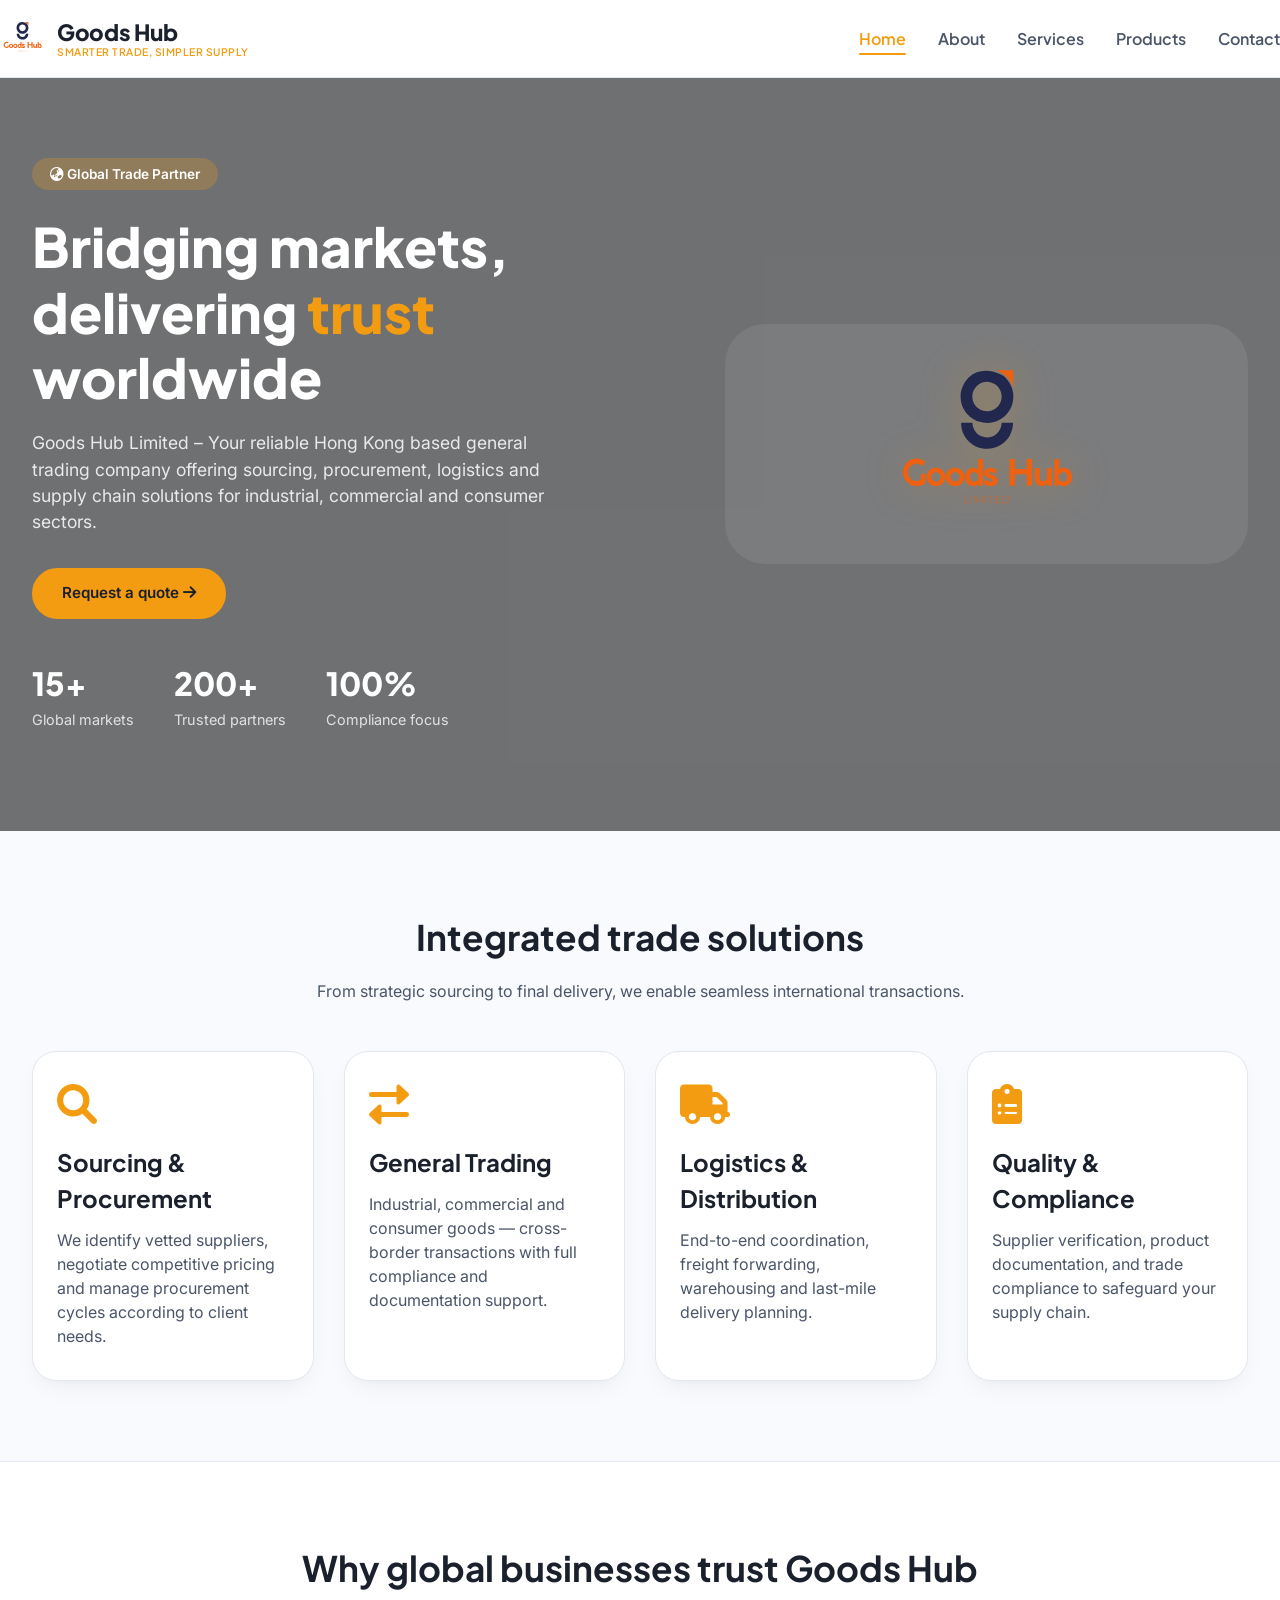
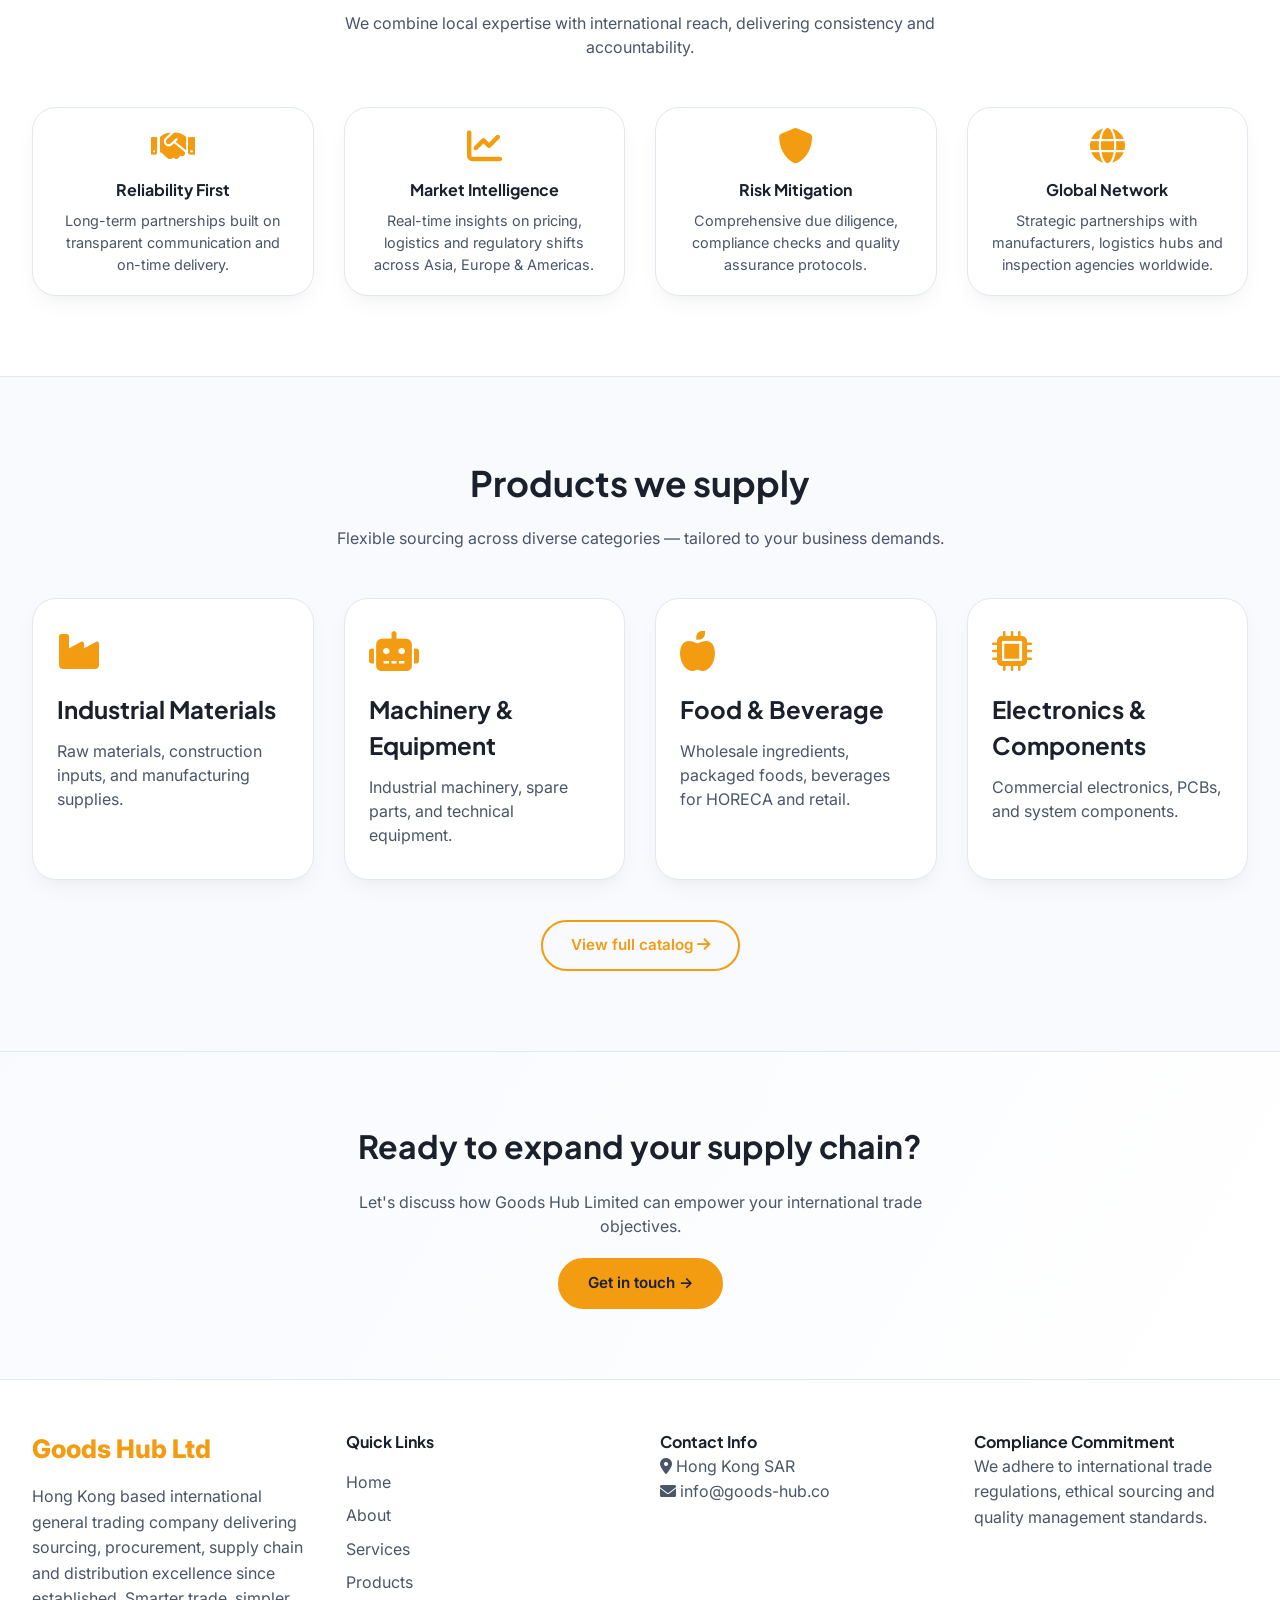
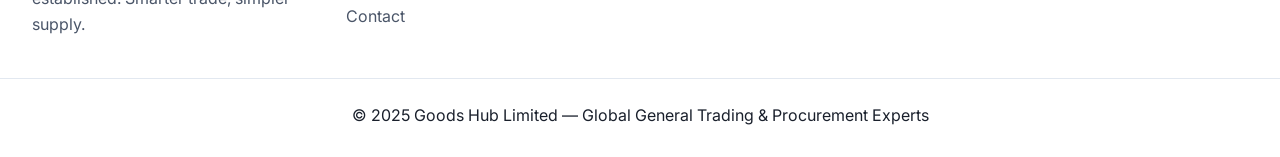
==== index.html @ bc275a4a "Update index.html" ====
<!DOCTYPE html>
<html lang="en">
<head>
  <meta charset="UTF-8">
  <meta name="viewport" content="width=device-width, initial-scale=1.0">
  <title>Goods Hub Limited | Global General Trading</title>
  <meta name="description" content="Goods Hub Limited – Hong Kong based international general trading company providing sourcing, procurement, logistics, and distribution worldwide. Smarter trade, simpler supply.">
  <meta name="keywords" content="general trading, sourcing, procurement, logistics, Hong Kong trading, industrial goods">
  <link rel="canonical" href="https://goodshublimited.com">
  <link rel="icon" type="image/svg+xml" href="data:image/svg+xml,%3Csvg xmlns='http://www.w3.org/2000/svg' viewBox='0 0 100 100'%3E%3Ccircle cx='50' cy='50' r='50' fill='%231A2A44'/%3E%3Cpath fill='%23F5B041' d='M35 30 L65 30 L70 45 L65 60 L35 60 L30 45 Z'/%3E%3Crect x='42' y='45' width='16' height='25' fill='%23F5B041'/%3E%3C/svg%3E">
  <link href="https://fonts.googleapis.com/css2?family=Inter:opsz,wght@14..32,300;400;500;600;700&family=Plus+Jakarta+Sans:wght@400;500;600;700;800&display=swap" rel="stylesheet">
  <link rel="stylesheet" href="https://cdnjs.cloudflare.com/ajax/libs/font-awesome/6.0.0-beta3/css/all.min.css">
  <link rel="stylesheet" href="style.css">
  <style>
    /* Adjust logo sizes */
    .logo-image {
      height: 45px;
      width: auto;
      max-width: 180px;
    }
    /* Hero right logo smaller */
    .hero-logo {
      max-width: 200px;
      width: 100%;
      margin: 0 auto;
      display: block;
      filter: drop-shadow(0 0 20px rgba(243, 156, 18, 0.3));
      transition: transform 0.4s ease, filter 0.4s ease;
    }
    .hero-logo:hover {
      transform: scale(1.02);
      filter: drop-shadow(0 0 30px rgba(243, 156, 18, 0.5));
    }
    @media (max-width: 768px) {
      .hero-logo {
        max-width: 150px;
      }
      .logo-image {
        height: 38px;
      }
    }
    /* Override hero background to video */
    .hero {
      position: relative;
      background: none;
      overflow: hidden;
      padding: 80px 0 100px;
    }
    .hero-video-bg {
      position: absolute;
      top: 0;
      left: 0;
      width: 100%;
      height: 100%;
      object-fit: cover;
      z-index: 0;
    }
    .hero-overlay {
      position: absolute;
      top: 0;
      left: 0;
      width: 100%;
      height: 100%;
      background: rgba(0, 0, 0, 0.55);
      z-index: 1;
    }
    .hero .container {
      position: relative;
      z-index: 2;
    }
    /* adjust text colors for better readability on dark video background */
    .hero h1, .hero .stat h3, .hero .stat span, .hero p, .hero-badge {
      color: #fff !important;
    }
    .hero p {
      color: rgba(255,255,255,0.85) !important;
    }
    .hero-badge {
      background: rgba(243,156,18,0.25) !important;
    }
    .hero-stats .stat span {
      color: rgba(255,255,255,0.8) !important;
    }
    .hero-image {
      background: rgba(255,255,255,0.08);
      backdrop-filter: blur(2px);
      border-radius: 40px;
      padding: 20px;
    }
    .btn-primary {
      background: var(--accent-gold);
      color: #1A202C;
      border-color: var(--accent-gold);
    }
    .btn-primary:hover {
      background: transparent;
      color: var(--accent-gold);
    }
  </style>
</head>
<body>
<header>
  <div class="container navbar">
    <a href="index.html" class="logo">
      <img src="images/logo.svg" alt="Goods Hub Limited Logo" class="logo-image" onerror="this.style.display='none'; this.nextElementSibling.style.display='flex';">
      <div class="logo-text-wrapper">
        <span class="logo-text">Goods Hub</span>
        <span class="logo-slogan">Smarter trade, simpler supply</span>
      </div>
    </a>
    <div class="menu-toggle" id="mobile-menu"><i class="fas fa-bars"></i></div>
    <ul class="nav-links" id="nav-links">
      <li><a href="index.html">Home</a></li>
      <li><a href="about.html">About</a></li>
      <li><a href="services.html">Services</a></li>
      <li><a href="products.html">Products</a></li>
      <li><a href="contact.html">Contact</a></li>
    </ul>
  </div>
</header>
<main>
  <!-- Hero section with video background -->
  <section class="hero">
    <video autoplay muted loop playsinline class="hero-video-bg" id="bgVideo">
      <source src="images/bridge-terminal-architecture-23544.mp4" type="video/mp4">
      Your browser does not support HTML5 video.
    </video>
    <div class="hero-overlay"></div>
    <div class="container hero-grid">
      <div class="hero-content fade-up">
        <span class="hero-badge"><i class="fas fa-globe-asia"></i> Global Trade Partner</span>
        <h1>Bridging markets,<br> delivering <span style="color: var(--accent-gold);">trust</span> worldwide</h1>
        <p>Goods Hub Limited – Your reliable Hong Kong based general trading company offering sourcing, procurement, logistics and supply chain solutions for industrial, commercial and consumer sectors.</p>
        <a href="contact.html" class="btn btn-primary">Request a quote <i class="fas fa-arrow-right"></i></a>
        <div class="hero-stats">
          <div class="stat"><h3>15+</h3><span>Global markets</span></div>
          <div class="stat"><h3>200+</h3><span>Trusted partners</span></div>
          <div class="stat"><h3>100%</h3><span>Compliance focus</span></div>
        </div>
      </div>
      <div class="hero-image fade-up">
        <img src="images/logo.svg" alt="Goods Hub Limited Brand Logo" class="hero-logo" onerror="this.style.display='none';">
      </div>
    </div>
  </section>
  <section class="section">
    <div class="container">
      <h2 class="section-title fade-up">Integrated trade solutions</h2>
      <p class="section-sub fade-up">From strategic sourcing to final delivery, we enable seamless international transactions.</p>
      <div class="services-grid">
        <div class="service-card fade-up"><i class="fas fa-search service-icon"></i><h3>Sourcing & Procurement</h3><p>We identify vetted suppliers, negotiate competitive pricing and manage procurement cycles according to client needs.</p></div>
        <div class="service-card fade-up"><i class="fas fa-exchange-alt service-icon"></i><h3>General Trading</h3><p>Industrial, commercial and consumer goods — cross-border transactions with full compliance and documentation support.</p></div>
        <div class="service-card fade-up"><i class="fas fa-truck service-icon"></i><h3>Logistics & Distribution</h3><p>End-to-end coordination, freight forwarding, warehousing and last-mile delivery planning.</p></div>
        <div class="service-card fade-up"><i class="fas fa-clipboard-list service-icon"></i><h3>Quality & Compliance</h3><p>Supplier verification, product documentation, and trade compliance to safeguard your supply chain.</p></div>
      </div>
    </div>
  </section>

  <section class="section" style="background: var(--bg-elevated);">
    <div class="container">
      <h2 class="section-title fade-up">Why global businesses trust Goods Hub</h2>
      <p class="section-sub fade-up">We combine local expertise with international reach, delivering consistency and accountability.</p>
      <div class="why-grid">
        <div class="why-item fade-up"><i class="fas fa-handshake"></i><h4>Reliability First</h4><p>Long-term partnerships built on transparent communication and on-time delivery.</p></div>
        <div class="why-item fade-up"><i class="fas fa-chart-line"></i><h4>Market Intelligence</h4><p>Real-time insights on pricing, logistics and regulatory shifts across Asia, Europe & Americas.</p></div>
        <div class="why-item fade-up"><i class="fas fa-shield-alt"></i><h4>Risk Mitigation</h4><p>Comprehensive due diligence, compliance checks and quality assurance protocols.</p></div>
        <div class="why-item fade-up"><i class="fas fa-globe"></i><h4>Global Network</h4><p>Strategic partnerships with manufacturers, logistics hubs and inspection agencies worldwide.</p></div>
      </div>
    </div>
  </section>

  <section class="section">
    <div class="container">
      <h2 class="section-title fade-up">Products we supply</h2>
      <p class="section-sub fade-up">Flexible sourcing across diverse categories — tailored to your business demands.</p>
      <div class="products-grid">
        <div class="product-card fade-up"><i class="fas fa-industry service-icon"></i><h3>Industrial Materials</h3><p>Raw materials, construction inputs, and manufacturing supplies.</p></div>
        <div class="product-card fade-up"><i class="fas fa-robot service-icon"></i><h3>Machinery & Equipment</h3><p>Industrial machinery, spare parts, and technical equipment.</p></div>
        <div class="product-card fade-up"><i class="fas fa-apple-alt service-icon"></i><h3>Food & Beverage</h3><p>Wholesale ingredients, packaged foods, beverages for HORECA and retail.</p></div>
        <div class="product-card fade-up"><i class="fas fa-microchip service-icon"></i><h3>Electronics & Components</h3><p>Commercial electronics, PCBs, and system components.</p></div>
      </div>
      <div style="text-align: center; margin-top: 40px;"><a href="products.html" class="btn btn-outline">View full catalog <i class="fas fa-arrow-right"></i></a></div>
    </div>
  </section>

  <section style="background: linear-gradient(120deg, #F8FAFE 0%, #FFFFFF 100%); padding: 70px 0; text-align: center;">
    <div class="container">
      <h2 style="font-size: 2rem; color: var(--text-primary);">Ready to expand your supply chain?</h2>
      <p style="margin: 20px auto; max-width: 600px; color: var(--text-secondary);">Let's discuss how Goods Hub Limited can empower your international trade objectives.</p>
      <a href="contact.html" class="btn btn-primary">Get in touch →</a>
    </div>
  </section>
</main>

<footer>
  <div class="container footer-grid">
    <div>
      <div class="footer-logo">Goods Hub Ltd</div>
      <p>Hong Kong based international general trading company delivering sourcing, procurement, supply chain and distribution excellence since established. Smarter trade, simpler supply.</p>
    </div>
    <div>
      <h4>Quick Links</h4>
      <ul><li><a href="index.html">Home</a></li><li><a href="about.html">About</a></li><li><a href="services.html">Services</a></li><li><a href="products.html">Products</a></li><li><a href="contact.html">Contact</a></li></ul>
    </div>
    <div>
      <h4>Contact Info</h4>
      <p><i class="fas fa-map-marker-alt"></i> Hong Kong SAR</p>
      <p><i class="fas fa-envelope"></i> info@goods-hub.co</p>
    </div>
    <div>
      <h4>Compliance Commitment</h4>
      <p>We adhere to international trade regulations, ethical sourcing and quality management standards.</p>
    </div>
  </div>
  <div class="container" style="border-top: 1px solid var(--border-color); margin-top: 40px; padding-top: 24px; text-align: center;">
    <p>© 2025 Goods Hub Limited — Global General Trading & Procurement Experts</p>
  </div>
</footer>
<script src="script.js"></script>
<script>
  // Slow down the background video
  document.addEventListener('DOMContentLoaded', function() {
    var video = document.getElementById('bgVideo');
    if (video) {
      // Set playback speed to 75% (values lower than 1.0 make it slower)
      video.playbackRate = 0.5;
    }
  });
</script>
</body>
</html>
---- style.css ----
* {
  margin: 0;
  padding: 0;
  box-sizing: border-box;
}

:root {
  /* Light theme */
  --bg-dark: #F8FAFE;
  --bg-elevated: #FFFFFF;
  --bg-card: #FFFFFF;
  --text-primary: #1A202C;
  --text-secondary: #4A5568;
  --accent-gold: #F39C12;
  --accent-gold-dark: #E67E22;
  --border-color: #E2E8F0;
  --shadow-sm: 0 10px 25px -5px rgba(0, 0, 0, 0.05), 0 8px 10px -6px rgba(0, 0, 0, 0.02);
  --shadow-hover: 0 20px 35px -12px rgba(0, 0, 0, 0.1);
  --transition: all 0.3s cubic-bezier(0.25, 0.46, 0.45, 0.94);
}

body {
  font-family: 'Inter', sans-serif;
  background-color: var(--bg-dark);
  color: var(--text-primary);
  line-height: 1.5;
  scroll-behavior: smooth;
}

h1, h2, h3, h4, .logo, .nav-links a {
  font-family: 'Plus Jakarta Sans', sans-serif;
}

.container {
  max-width: 1280px;
  margin: 0 auto;
  padding: 0 32px;
}

/* Header */
header {
  background: var(--bg-elevated);
  border-bottom: 1px solid var(--border-color);
  position: sticky;
  top: 0;
  z-index: 1000;
}

.navbar {
  display: flex;
  justify-content: space-between;
  align-items: center;
  padding: 16px 0;
}

/* Logo */
.logo {
  display: flex;
  align-items: center;
  gap: 12px;
  text-decoration: none;
  transition: var(--transition);
}

.logo:hover {
  opacity: 0.9;
}

.logo-image {
  height: 48px;
  width: auto;
  display: block;
}

.logo-text-wrapper {
  display: flex;
  flex-direction: column;
  line-height: 1.2;
}

.logo-text {
  font-size: 1.4rem;
  font-weight: 900;
  letter-spacing: -0.3px;
  color: var(--text-primary);
  font-family: 'Plus Jakarta Sans', sans-serif;
}

.logo-slogan {
  font-size: 0.65rem;
  font-weight: 600;
  color: var(--accent-gold);
  letter-spacing: 0.5px;
  text-transform: uppercase;
}

/* Navigation */
.nav-links {
  display: flex;
  gap: 32px;
  list-style: none;
}

.nav-links a {
  text-decoration: none;
  font-weight: 600;
  color: var(--text-secondary);
  transition: var(--transition);
  font-size: 1rem;
  position: relative;
}

.nav-links a:hover, .nav-links a.active {
  color: var(--accent-gold);
}

.nav-links a.active::after {
  content: '';
  position: absolute;
  bottom: -6px;
  left: 0;
  width: 100%;
  height: 2px;
  background: var(--accent-gold);
  border-radius: 2px;
}

.menu-toggle {
  display: none;
  font-size: 1.8rem;
  cursor: pointer;
  color: var(--text-primary);
}

/* Buttons */
.btn {
  display: inline-block;
  padding: 12px 28px;
  border-radius: 40px;
  font-weight: 600;
  text-decoration: none;
  transition: var(--transition);
  font-size: 0.95rem;
  cursor: pointer;
  border: none;
}

.btn-primary {
  background: var(--accent-gold);
  color: white;
  border: 2px solid var(--accent-gold);
}

.btn-primary:hover {
  background: transparent;
  color: var(--accent-gold);
  transform: translateY(-3px);
  box-shadow: var(--shadow-sm);
}

.btn-outline {
  border: 2px solid var(--accent-gold);
  color: var(--accent-gold);
  background: transparent;
}

.btn-outline:hover {
  background: var(--accent-gold);
  color: white;
  transform: translateY(-3px);
}

/* Hero section */
.hero {
  padding: 80px 0 100px;
  background: linear-gradient(135deg, #FFFFFF 0%, #F2F4F8 100%);
}

.hero-grid {
  display: flex;
  align-items: center;
  gap: 50px;
  flex-wrap: wrap;
}

.hero-content {
  flex: 1.2;
}

.hero-badge {
  background: rgba(243, 156, 18, 0.12);
  color: var(--accent-gold);
  font-weight: 600;
  display: inline-block;
  padding: 6px 18px;
  border-radius: 40px;
  margin-bottom: 24px;
  font-size: 0.85rem;
}

.hero h1 {
  font-size: 3.4rem;
  font-weight: 800;
  line-height: 1.2;
  margin-bottom: 20px;
  color: var(--text-primary);
}

.hero p {
  font-size: 1.1rem;
  color: var(--text-secondary);
  max-width: 550px;
  margin-bottom: 32px;
}

.hero-stats {
  display: flex;
  gap: 40px;
  margin-top: 40px;
}

.stat h3 {
  font-size: 2rem;
  font-weight: 800;
  color: var(--accent-gold);
}

.stat span {
  color: var(--text-secondary);
  font-size: 0.9rem;
}

.hero-image {
  flex: 0.9;
  background: radial-gradient(circle at 30% 20%, rgba(243,156,18,0.08) 0%, rgba(0,0,0,0.02) 80%);
  padding: 20px;
  border-radius: 40px;
  text-align: center;
}

/* Sections */
.section {
  padding: 80px 0;
  border-bottom: 1px solid var(--border-color);
}

.section:last-child {
  border-bottom: none;
}

.section-title {
  text-align: center;
  font-size: 2.2rem;
  font-weight: 700;
  margin-bottom: 16px;
  color: var(--text-primary);
}

.section-sub {
  text-align: center;
  color: var(--text-secondary);
  max-width: 700px;
  margin: 0 auto 48px;
}

/* Cards */
.services-grid, .products-grid, .values-grid, .why-grid {
  display: grid;
  grid-template-columns: repeat(auto-fit, minmax(280px, 1fr));
  gap: 30px;
}

.service-card, .product-card, .value-card {
  background: var(--bg-card);
  padding: 32px 24px;
  border-radius: 24px;
  transition: var(--transition);
  border: 1px solid var(--border-color);
  box-shadow: var(--shadow-sm);
}

.service-card:hover, .product-card:hover {
  transform: translateY(-8px);
  border-color: var(--accent-gold);
  box-shadow: var(--shadow-hover);
}

.service-icon {
  font-size: 2.5rem;
  color: var(--accent-gold);
  margin-bottom: 20px;
}

.service-card h3, .product-card h3, .value-card h3 {
  font-size: 1.5rem;
  margin-bottom: 12px;
  color: var(--text-primary);
}

.service-card p, .product-card p, .value-card p {
  color: var(--text-secondary);
  line-height: 1.5;
}

.why-item {
  text-align: center;
  padding: 20px;
  background: var(--bg-card);
  border-radius: 24px;
  border: 1px solid var(--border-color);
  transition: var(--transition);
  box-shadow: var(--shadow-sm);
}

.why-item:hover {
  border-color: var(--accent-gold);
  transform: translateY(-5px);
}

.why-item i {
  font-size: 2.2rem;
  color: var(--accent-gold);
  margin-bottom: 15px;
}

.why-item h4 {
  color: var(--text-primary);
  margin-bottom: 8px;
}

.why-item p {
  color: var(--text-secondary);
  font-size: 0.9rem;
}

/* Contact form */
.contact-form {
  background: var(--bg-elevated);
  border-radius: 32px;
  padding: 48px;
  border: 1px solid var(--border-color);
  box-shadow: var(--shadow-sm);
}

.form-group {
  margin-bottom: 20px;
}

input, select, textarea {
  width: 100%;
  padding: 14px 20px;
  border-radius: 60px;
  border: 1px solid var(--border-color);
  background: var(--bg-dark);
  color: var(--text-primary);
  font-family: inherit;
  outline: none;
  transition: 0.2s;
}

textarea {
  border-radius: 24px;
  resize: vertical;
}

input:focus, select:focus, textarea:focus {
  border-color: var(--accent-gold);
  box-shadow: 0 0 0 3px rgba(243, 156, 18, 0.2);
}

input::placeholder, textarea::placeholder {
  color: var(--text-secondary);
  opacity: 0.6;
}

/* Footer */
footer {
  background: var(--bg-elevated);
  border-top: 1px solid var(--border-color);
  padding: 50px 0 30px;
}

.footer-grid {
  display: grid;
  grid-template-columns: repeat(auto-fit, minmax(220px, 1fr));
  gap: 40px;
}

.footer-logo {
  font-size: 1.6rem;
  font-weight: 800;
  margin-bottom: 16px;
  color: var(--accent-gold);
}

.footer-grid p, .footer-grid li {
  color: var(--text-secondary);
  line-height: 1.6;
}

.footer-grid a {
  color: var(--text-secondary);
  text-decoration: none;
  transition: var(--transition);
}

.footer-grid a:hover {
  color: var(--accent-gold);
}

.footer-grid ul {
  list-style: none;
  margin-top: 16px;
}

.footer-grid li {
  margin-bottom: 8px;
}

/* Animations */
.fade-up {
  opacity: 0;
  transform: translateY(25px);
  transition: opacity 0.7s ease, transform 0.7s ease;
}

.fade-up.visible {
  opacity: 1;
  transform: translateY(0);
}

/* Responsive */
@media (max-width: 900px) {
  .container {
    padding: 0 24px;
  }
  .nav-links {
    position: fixed;
    top: 80px;
    left: -100%;
    background: var(--bg-elevated);
    width: 80%;
    height: calc(100vh - 80px);
    flex-direction: column;
    padding: 40px 32px;
    gap: 28px;
    z-index: 999;
    transition: 0.3s;
    border-right: 1px solid var(--border-color);
  }
  .nav-links.active {
    left: 0;
  }
  .menu-toggle {
    display: block;
  }
  .hero h1 {
    font-size: 2.5rem;
  }
  .hero-grid {
    flex-direction: column;
  }
  .logo-text {
    font-size: 1.2rem;
  }
  .logo-slogan {
    font-size: 0.55rem;
  }
  .logo-image {
    height: 40px;
  }
}

@media (max-width: 560px) {
  .hero h1 {
    font-size: 2rem;
  }
  .section-title {
    font-size: 1.8rem;
  }
  .contact-form {
    padding: 28px;
  }
}
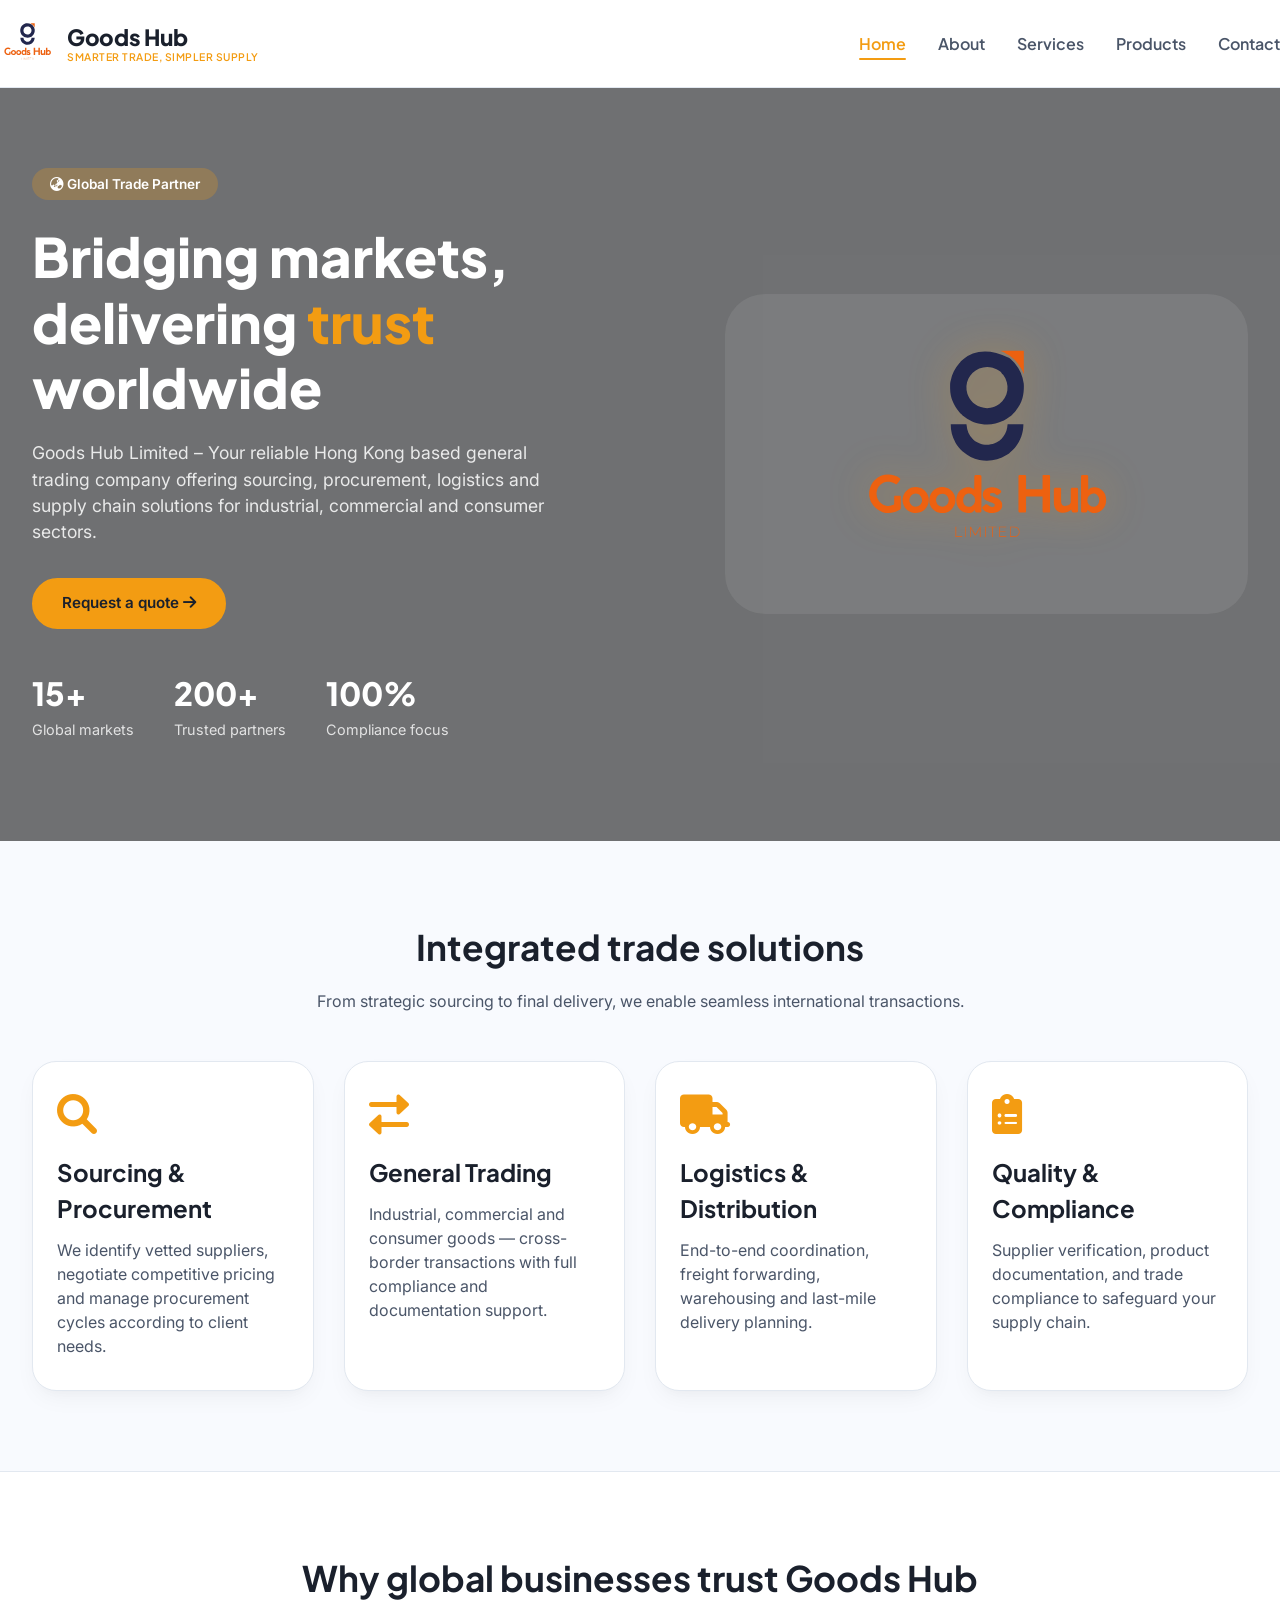
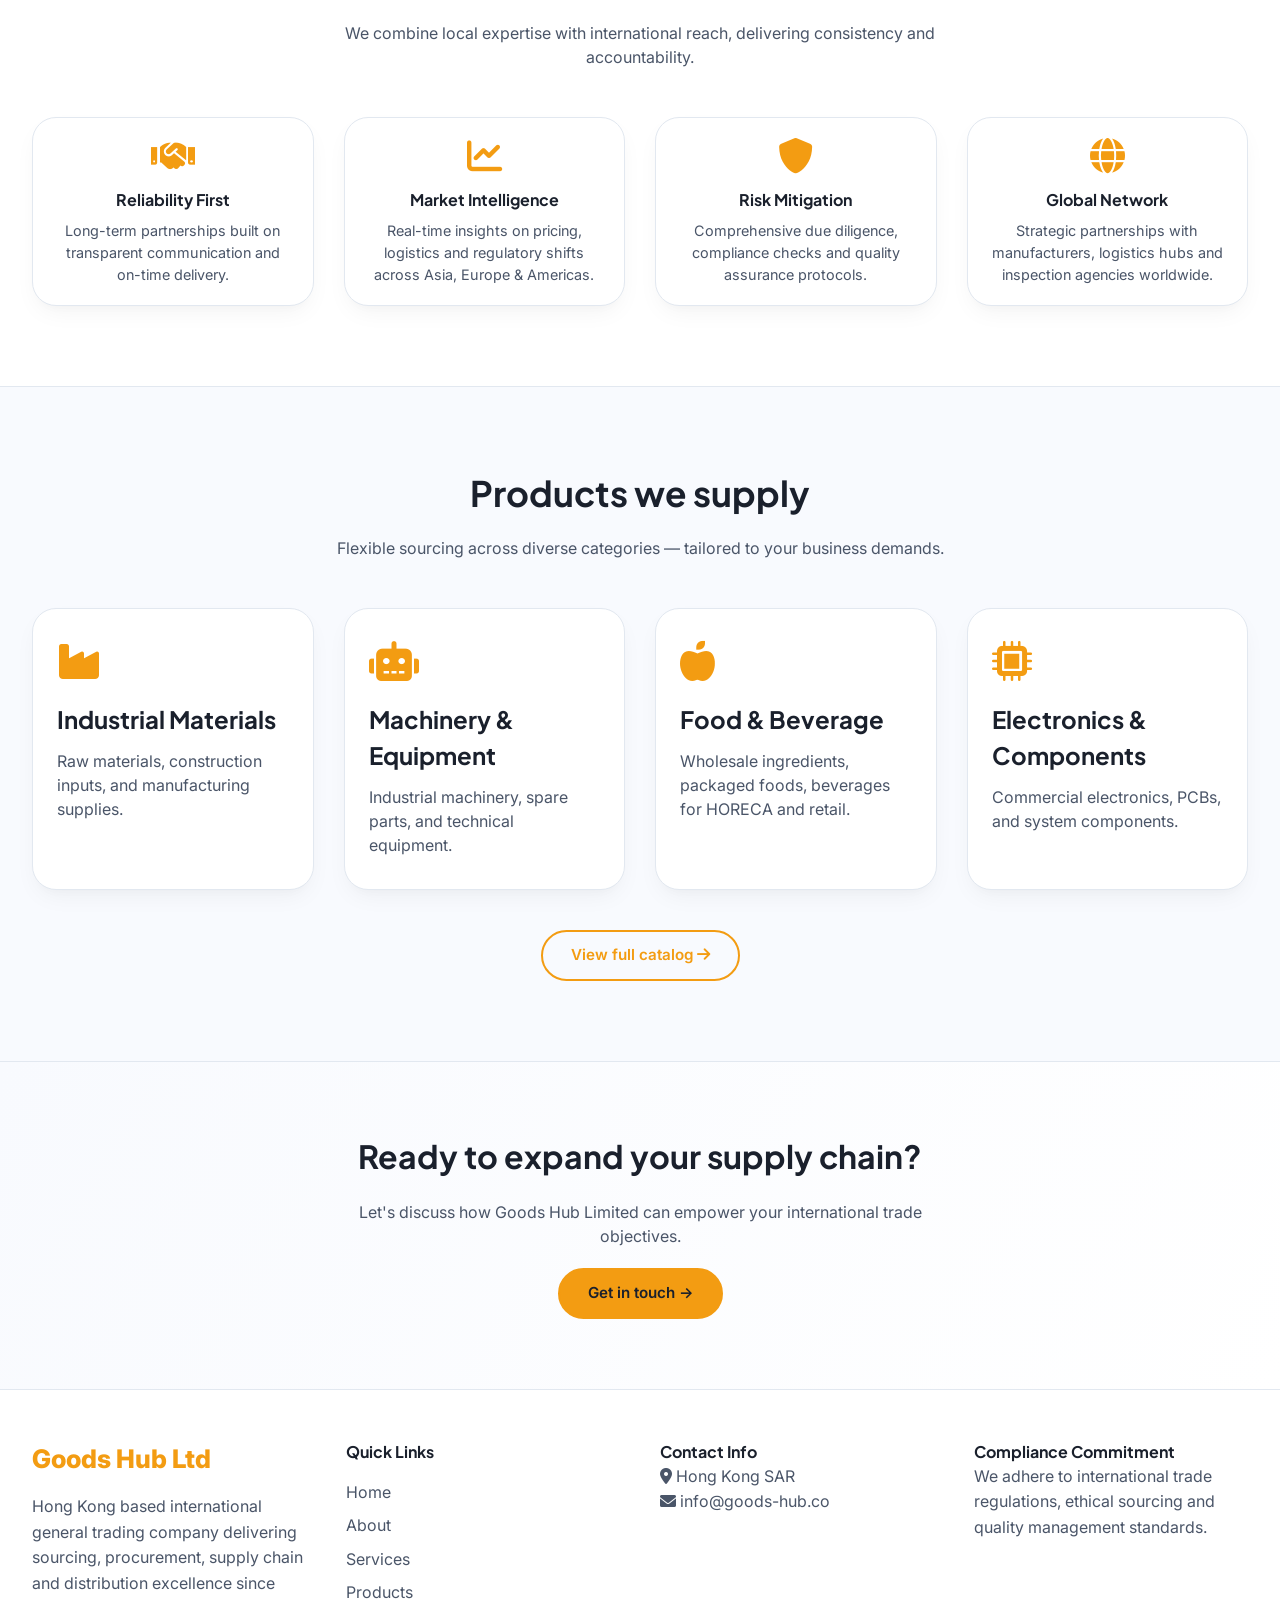
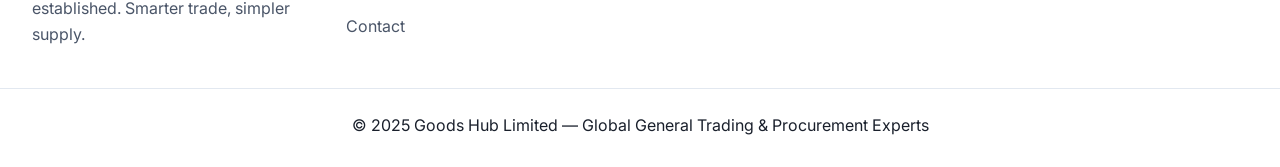
==== commit b607334b: "Update index.html" ====
--- a/index.html
+++ b/index.html
@@ -12,15 +12,16 @@
   <link rel="stylesheet" href="https://cdnjs.cloudflare.com/ajax/libs/font-awesome/6.0.0-beta3/css/all.min.css">
   <link rel="stylesheet" href="style.css">
   <style>
-    /* Adjust logo sizes */
+    /* === LOGO SIZE CONTROL === */
+    /* Header logo (left) */
     .logo-image {
-      height: 45px;
+      height: 55px;        /* ← change this value to make header logo bigger/smaller */
       width: auto;
-      max-width: 180px;
-    }
-    /* Hero right logo smaller */
+      max-width: 220px;
+    }
+    /* Hero section logo (right) */
     .hero-logo {
-      max-width: 200px;
+      max-width: 280px;    /* ← change this value to adjust right logo size on desktop */
       width: 100%;
       margin: 0 auto;
       display: block;
@@ -33,13 +34,13 @@
     }
     @media (max-width: 768px) {
       .hero-logo {
-        max-width: 150px;
+        max-width: 200px;  /* smaller on mobile */
       }
       .logo-image {
-        height: 38px;
+        height: 48px;
       }
     }
-    /* Override hero background to video */
+    /* === VIDEO BACKGROUND STYLES === */
     .hero {
       position: relative;
       background: none;
@@ -68,7 +69,6 @@
       position: relative;
       z-index: 2;
     }
-    /* adjust text colors for better readability on dark video background */
     .hero h1, .hero .stat h3, .hero .stat span, .hero p, .hero-badge {
       color: #fff !important;
     }
@@ -119,7 +119,6 @@
   </div>
 </header>
 <main>
-  <!-- Hero section with video background -->
   <section class="hero">
     <video autoplay muted loop playsinline class="hero-video-bg" id="bgVideo">
       <source src="images/bridge-terminal-architecture-23544.mp4" type="video/mp4">
@@ -143,6 +142,8 @@
       </div>
     </div>
   </section>
+
+  <!-- остальные секции без изменений -->
   <section class="section">
     <div class="container">
       <h2 class="section-title fade-up">Integrated trade solutions</h2>
@@ -218,12 +219,11 @@
 </footer>
 <script src="script.js"></script>
 <script>
-  // Slow down the background video
+  // Slow down background video
   document.addEventListener('DOMContentLoaded', function() {
     var video = document.getElementById('bgVideo');
     if (video) {
-      // Set playback speed to 75% (values lower than 1.0 make it slower)
-      video.playbackRate = 0.5;
+      video.playbackRate = 0.58;
     }
   });
 </script>
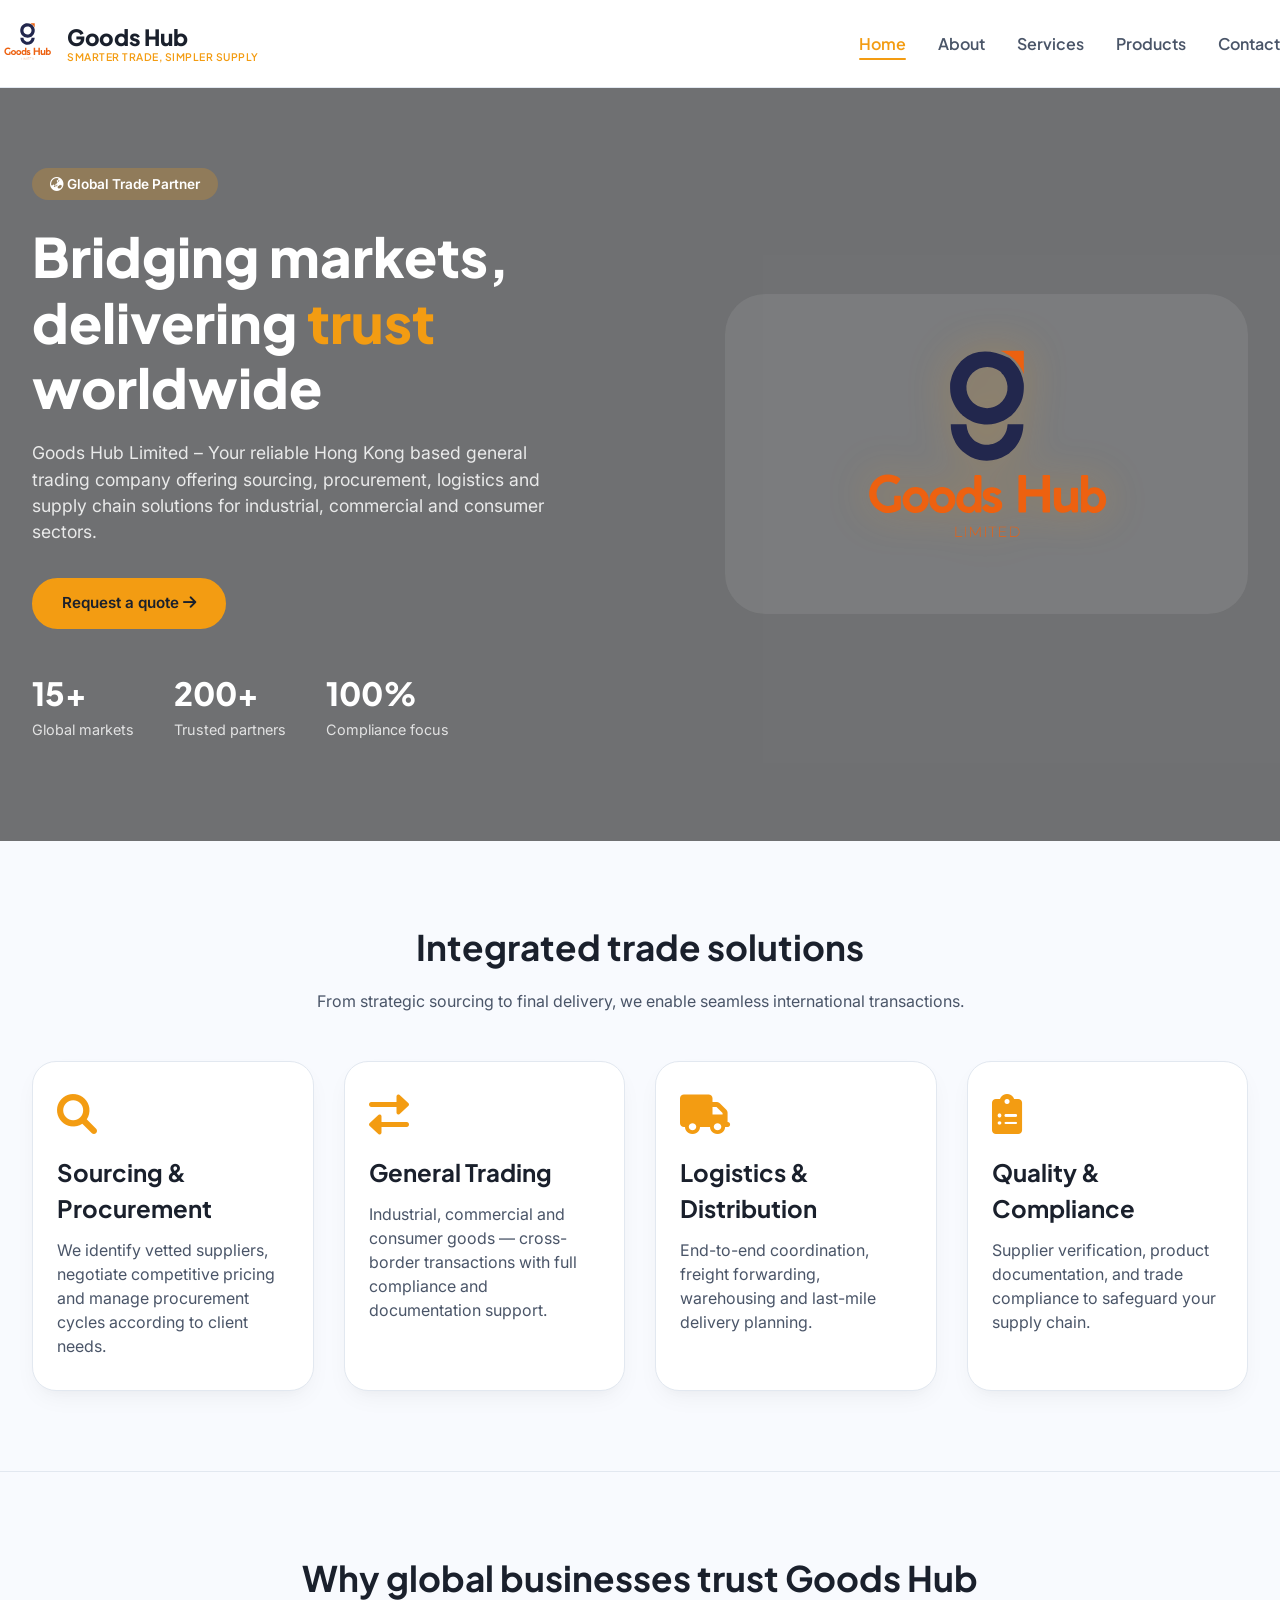
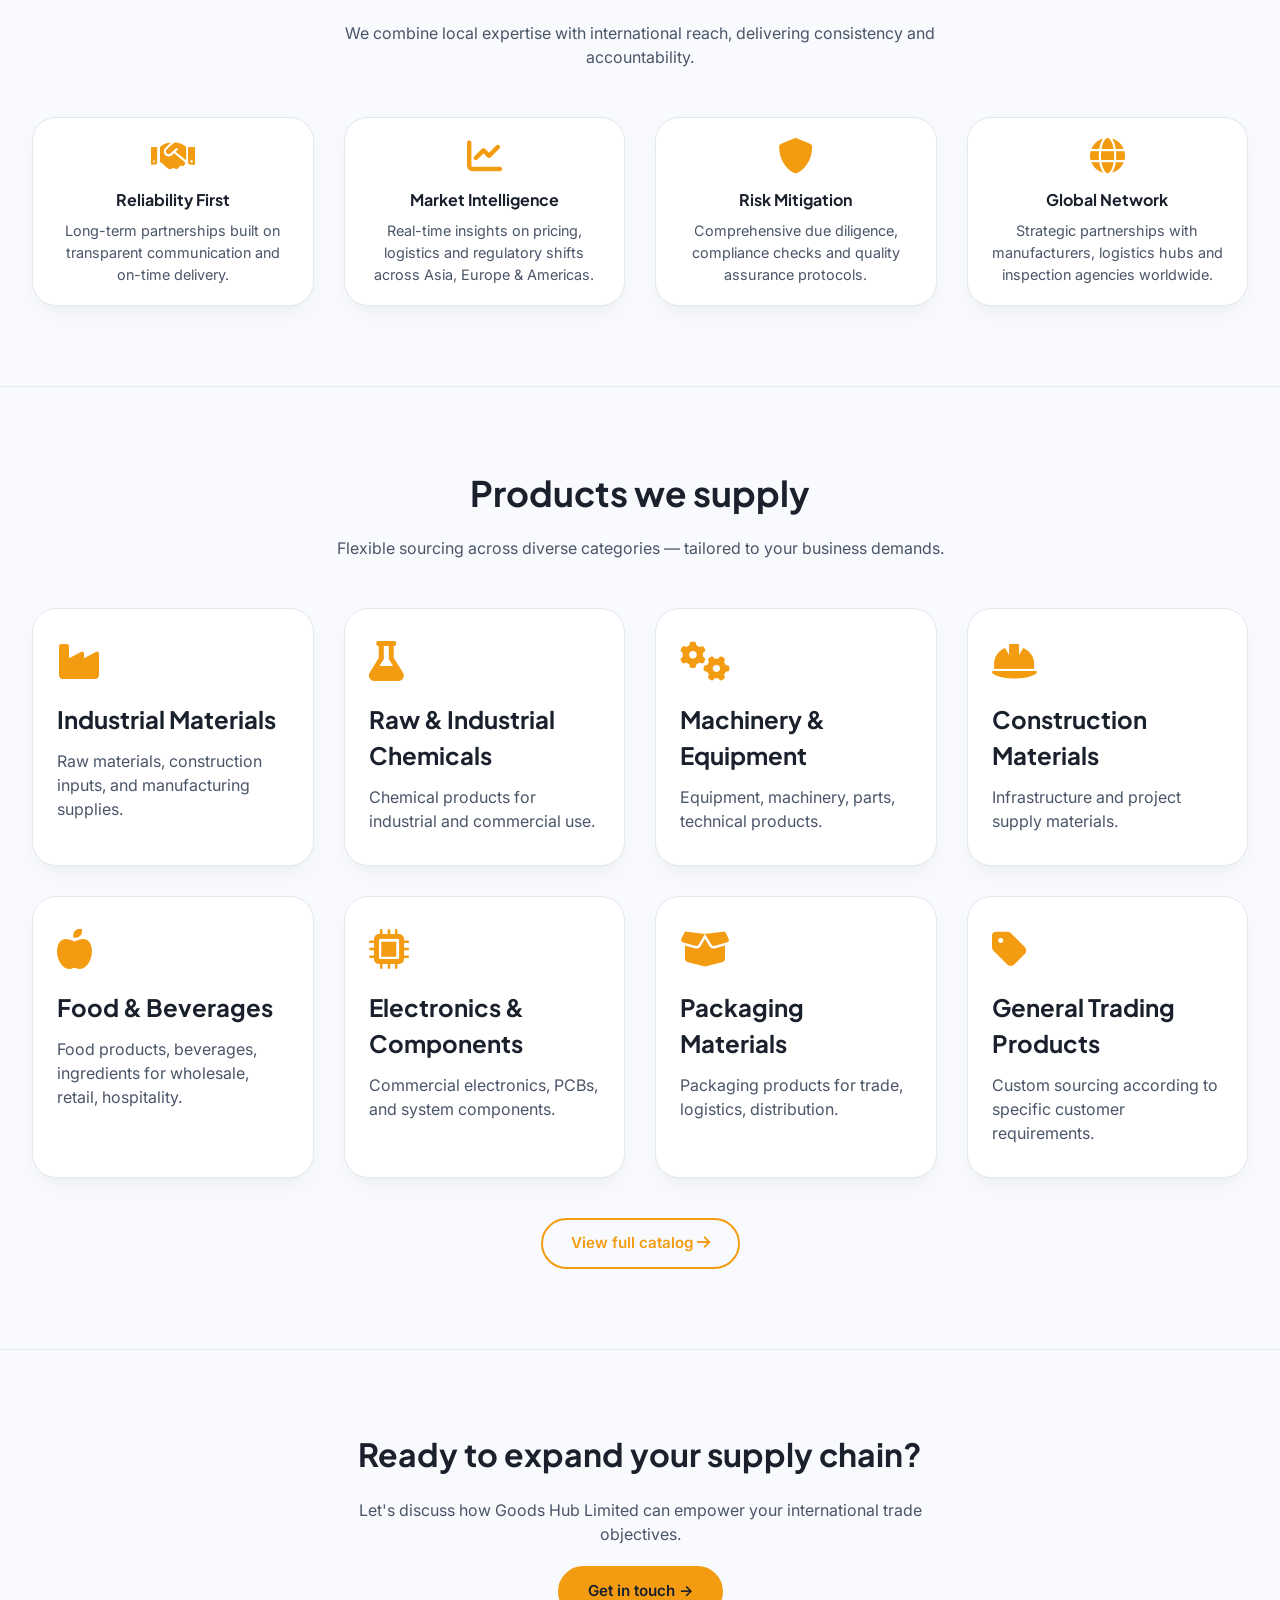
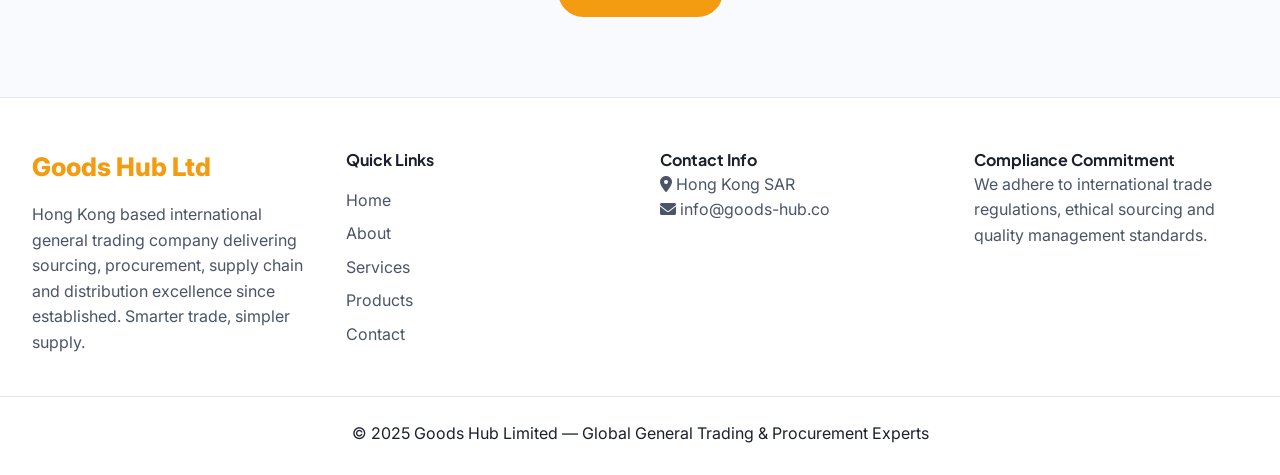
==== commit bd38a52e: "Update index.html" ====
--- a/index.html
+++ b/index.html
@@ -12,16 +12,14 @@
   <link rel="stylesheet" href="https://cdnjs.cloudflare.com/ajax/libs/font-awesome/6.0.0-beta3/css/all.min.css">
   <link rel="stylesheet" href="style.css">
   <style>
-    /* === LOGO SIZE CONTROL === */
-    /* Header logo (left) */
+    /* Logo sizes */
     .logo-image {
-      height: 55px;        /* ← change this value to make header logo bigger/smaller */
+      height: 55px;
       width: auto;
       max-width: 220px;
     }
-    /* Hero section logo (right) */
     .hero-logo {
-      max-width: 280px;    /* ← change this value to adjust right logo size on desktop */
+      max-width: 280px;
       width: 100%;
       margin: 0 auto;
       display: block;
@@ -34,13 +32,13 @@
     }
     @media (max-width: 768px) {
       .hero-logo {
-        max-width: 200px;  /* smaller on mobile */
+        max-width: 200px;
       }
       .logo-image {
         height: 48px;
       }
     }
-    /* === VIDEO BACKGROUND STYLES === */
+    /* Video background for hero */
     .hero {
       position: relative;
       background: none;
@@ -96,13 +94,28 @@
       background: transparent;
       color: var(--accent-gold);
     }
+    /* Transition for background change on sections */
+    .section {
+      transition: background-image 0.4s ease-in-out;
+      background-size: cover;
+      background-position: center;
+      background-repeat: no-repeat;
+    }
+    /* Ensure content is readable on hover background */
+    .section.hover-bg-active .service-card,
+    .section.hover-bg-active .why-item,
+    .section.hover-bg-active .product-card {
+      background: rgba(0,0,0,0.1);
+      backdrop-filter: blur(2px);
+      transition: background 0.3s;
+    }
   </style>
 </head>
 <body>
 <header>
   <div class="container navbar">
     <a href="index.html" class="logo">
-      <img src="images/logo.svg" alt="Goods Hub Limited Logo" class="logo-image" onerror="this.style.display='none'; this.nextElementSibling.style.display='flex';">
+      <img src="images/logo.svg" alt="Goods Hub Limited Logo" class="logo-image">
       <div class="logo-text-wrapper">
         <span class="logo-text">Goods Hub</span>
         <span class="logo-slogan">Smarter trade, simpler supply</span>
@@ -119,10 +132,10 @@
   </div>
 </header>
 <main>
+  <!-- Hero section with video background -->
   <section class="hero">
     <video autoplay muted loop playsinline class="hero-video-bg" id="bgVideo">
       <source src="images/bridge-terminal-architecture-23544.mp4" type="video/mp4">
-      Your browser does not support HTML5 video.
     </video>
     <div class="hero-overlay"></div>
     <div class="container hero-grid">
@@ -138,54 +151,61 @@
         </div>
       </div>
       <div class="hero-image fade-up">
-        <img src="images/logo.svg" alt="Goods Hub Limited Brand Logo" class="hero-logo" onerror="this.style.display='none';">
-      </div>
-    </div>
-  </section>
-
-  <!-- остальные секции без изменений -->
-  <section class="section">
+        <img src="images/logo.svg" alt="Goods Hub Limited Brand Logo" class="hero-logo">
+      </div>
+    </div>
+  </section>
+
+  <!-- Section 1: Integrated trade solutions -->
+  <section class="section" id="section-services" data-original-bg="var(--bg-dark)">
     <div class="container">
       <h2 class="section-title fade-up">Integrated trade solutions</h2>
       <p class="section-sub fade-up">From strategic sourcing to final delivery, we enable seamless international transactions.</p>
       <div class="services-grid">
-        <div class="service-card fade-up"><i class="fas fa-search service-icon"></i><h3>Sourcing & Procurement</h3><p>We identify vetted suppliers, negotiate competitive pricing and manage procurement cycles according to client needs.</p></div>
-        <div class="service-card fade-up"><i class="fas fa-exchange-alt service-icon"></i><h3>General Trading</h3><p>Industrial, commercial and consumer goods — cross-border transactions with full compliance and documentation support.</p></div>
-        <div class="service-card fade-up"><i class="fas fa-truck service-icon"></i><h3>Logistics & Distribution</h3><p>End-to-end coordination, freight forwarding, warehousing and last-mile delivery planning.</p></div>
-        <div class="service-card fade-up"><i class="fas fa-clipboard-list service-icon"></i><h3>Quality & Compliance</h3><p>Supplier verification, product documentation, and trade compliance to safeguard your supply chain.</p></div>
-      </div>
-    </div>
-  </section>
-
-  <section class="section" style="background: var(--bg-elevated);">
+        <div class="service-card fade-up" data-hover-bg="url('images/bg-sourcing.jpg')"><i class="fas fa-search service-icon"></i><h3>Sourcing & Procurement</h3><p>We identify vetted suppliers, negotiate competitive pricing and manage procurement cycles according to client needs.</p></div>
+        <div class="service-card fade-up" data-hover-bg="url('images/bg-trading.jpg')"><i class="fas fa-exchange-alt service-icon"></i><h3>General Trading</h3><p>Industrial, commercial and consumer goods — cross-border transactions with full compliance and documentation support.</p></div>
+        <div class="service-card fade-up" data-hover-bg="url('images/bg-logistics.jpg')"><i class="fas fa-truck service-icon"></i><h3>Logistics & Distribution</h3><p>End-to-end coordination, freight forwarding, warehousing and last-mile delivery planning.</p></div>
+        <div class="service-card fade-up" data-hover-bg="url('images/bg-compliance.jpg')"><i class="fas fa-clipboard-list service-icon"></i><h3>Quality & Compliance</h3><p>Supplier verification, product documentation, and trade compliance to safeguard your supply chain.</p></div>
+      </div>
+    </div>
+  </section>
+
+  <!-- Section 2: Why global businesses trust Goods Hub -->
+  <section class="section" id="section-why" data-original-bg="var(--bg-elevated)">
     <div class="container">
       <h2 class="section-title fade-up">Why global businesses trust Goods Hub</h2>
       <p class="section-sub fade-up">We combine local expertise with international reach, delivering consistency and accountability.</p>
       <div class="why-grid">
-        <div class="why-item fade-up"><i class="fas fa-handshake"></i><h4>Reliability First</h4><p>Long-term partnerships built on transparent communication and on-time delivery.</p></div>
-        <div class="why-item fade-up"><i class="fas fa-chart-line"></i><h4>Market Intelligence</h4><p>Real-time insights on pricing, logistics and regulatory shifts across Asia, Europe & Americas.</p></div>
-        <div class="why-item fade-up"><i class="fas fa-shield-alt"></i><h4>Risk Mitigation</h4><p>Comprehensive due diligence, compliance checks and quality assurance protocols.</p></div>
-        <div class="why-item fade-up"><i class="fas fa-globe"></i><h4>Global Network</h4><p>Strategic partnerships with manufacturers, logistics hubs and inspection agencies worldwide.</p></div>
-      </div>
-    </div>
-  </section>
-
-  <section class="section">
+        <div class="why-item fade-up" data-hover-bg="url('images/bg-reliability.jpg')"><i class="fas fa-handshake"></i><h4>Reliability First</h4><p>Long-term partnerships built on transparent communication and on-time delivery.</p></div>
+        <div class="why-item fade-up" data-hover-bg="url('images/bg-intelligence.jpg')"><i class="fas fa-chart-line"></i><h4>Market Intelligence</h4><p>Real-time insights on pricing, logistics and regulatory shifts across Asia, Europe & Americas.</p></div>
+        <div class="why-item fade-up" data-hover-bg="url('images/bg-mitigation.jpg')"><i class="fas fa-shield-alt"></i><h4>Risk Mitigation</h4><p>Comprehensive due diligence, compliance checks and quality assurance protocols.</p></div>
+        <div class="why-item fade-up" data-hover-bg="url('images/bg-network.jpg')"><i class="fas fa-globe"></i><h4>Global Network</h4><p>Strategic partnerships with manufacturers, logistics hubs and inspection agencies worldwide.</p></div>
+      </div>
+    </div>
+  </section>
+
+  <!-- Section 3: Products we supply -->
+  <section class="section" id="section-products" data-original-bg="var(--bg-dark)">
     <div class="container">
       <h2 class="section-title fade-up">Products we supply</h2>
       <p class="section-sub fade-up">Flexible sourcing across diverse categories — tailored to your business demands.</p>
       <div class="products-grid">
-        <div class="product-card fade-up"><i class="fas fa-industry service-icon"></i><h3>Industrial Materials</h3><p>Raw materials, construction inputs, and manufacturing supplies.</p></div>
-        <div class="product-card fade-up"><i class="fas fa-robot service-icon"></i><h3>Machinery & Equipment</h3><p>Industrial machinery, spare parts, and technical equipment.</p></div>
-        <div class="product-card fade-up"><i class="fas fa-apple-alt service-icon"></i><h3>Food & Beverage</h3><p>Wholesale ingredients, packaged foods, beverages for HORECA and retail.</p></div>
-        <div class="product-card fade-up"><i class="fas fa-microchip service-icon"></i><h3>Electronics & Components</h3><p>Commercial electronics, PCBs, and system components.</p></div>
+        <div class="product-card fade-up" data-hover-bg="url('images/bg-industrial.jpg')"><i class="fas fa-industry service-icon"></i><h3>Industrial Materials</h3><p>Raw materials, construction inputs, and manufacturing supplies.</p></div>
+        <div class="product-card fade-up" data-hover-bg="url('images/bg-chemicals.jpg')"><i class="fas fa-flask service-icon"></i><h3>Raw & Industrial Chemicals</h3><p>Chemical products for industrial and commercial use.</p></div>
+        <div class="product-card fade-up" data-hover-bg="url('images/bg-machinery.jpg')"><i class="fas fa-cogs service-icon"></i><h3>Machinery & Equipment</h3><p>Equipment, machinery, parts, technical products.</p></div>
+        <div class="product-card fade-up" data-hover-bg="url('images/bg-construction.jpg')"><i class="fas fa-hard-hat service-icon"></i><h3>Construction Materials</h3><p>Infrastructure and project supply materials.</p></div>
+        <div class="product-card fade-up" data-hover-bg="url('images/bg-food.jpg')"><i class="fas fa-apple-alt service-icon"></i><h3>Food & Beverages</h3><p>Food products, beverages, ingredients for wholesale, retail, hospitality.</p></div>
+        <div class="product-card fade-up" data-hover-bg="url('images/bg-electronics.jpg')"><i class="fas fa-microchip service-icon"></i><h3>Electronics & Components</h3><p>Commercial electronics, PCBs, and system components.</p></div>
+        <div class="product-card fade-up" data-hover-bg="url('images/bg-packaging.jpg')"><i class="fas fa-box-open service-icon"></i><h3>Packaging Materials</h3><p>Packaging products for trade, logistics, distribution.</p></div>
+        <div class="product-card fade-up" data-hover-bg="url('images/bg-generaltrading.jpg')"><i class="fas fa-tag service-icon"></i><h3>General Trading Products</h3><p>Custom sourcing according to specific customer requirements.</p></div>
       </div>
       <div style="text-align: center; margin-top: 40px;"><a href="products.html" class="btn btn-outline">View full catalog <i class="fas fa-arrow-right"></i></a></div>
     </div>
   </section>
 
-  <section style="background: linear-gradient(120deg, #F8FAFE 0%, #FFFFFF 100%); padding: 70px 0; text-align: center;">
-    <div class="container">
+  <!-- CTA Section -->
+  <section class="section" id="section-cta" data-original-bg="linear-gradient(120deg, #F8FAFE 0%, #FFFFFF 100%)">
+    <div class="container" style="text-align: center;">
       <h2 style="font-size: 2rem; color: var(--text-primary);">Ready to expand your supply chain?</h2>
       <p style="margin: 20px auto; max-width: 600px; color: var(--text-secondary);">Let's discuss how Goods Hub Limited can empower your international trade objectives.</p>
       <a href="contact.html" class="btn btn-primary">Get in touch →</a>
@@ -219,13 +239,37 @@
 </footer>
 <script src="script.js"></script>
 <script>
-  // Slow down background video
+  // Video speed control (0.58)
   document.addEventListener('DOMContentLoaded', function() {
     var video = document.getElementById('bgVideo');
     if (video) {
       video.playbackRate = 0.58;
     }
   });
+
+  // Hover background change for sections
+  document.querySelectorAll('.service-card, .why-item, .product-card').forEach(card => {
+    const section = card.closest('.section');
+    if (!section) return;
+    const originalBg = section.style.backgroundImage ? section.style.backgroundImage : getComputedStyle(section).backgroundImage;
+    // store original background on section if not already stored
+    if (!section.dataset.originalBg) {
+      section.dataset.originalBg = getComputedStyle(section).backgroundImage || 'none';
+    }
+    card.addEventListener('mouseenter', function() {
+      const hoverBg = this.getAttribute('data-hover-bg');
+      if (hoverBg) {
+        section.style.backgroundImage = hoverBg;
+        section.style.backgroundSize = 'cover';
+        section.style.backgroundPosition = 'center';
+        section.classList.add('hover-bg-active');
+      }
+    });
+    card.addEventListener('mouseleave', function() {
+      section.style.backgroundImage = section.dataset.originalBg !== 'none' ? section.dataset.originalBg : '';
+      section.classList.remove('hover-bg-active');
+    });
+  });
 </script>
 </body>
 </html>
--- a/style.css
+++ b/style.css
@@ -482,3 +482,9 @@
     padding: 28px;
   }
 }
+.section {
+  transition: background-image 0.4s ease-in-out;
+  background-size: cover;
+  background-position: center;
+  background-repeat: no-repeat;
+}
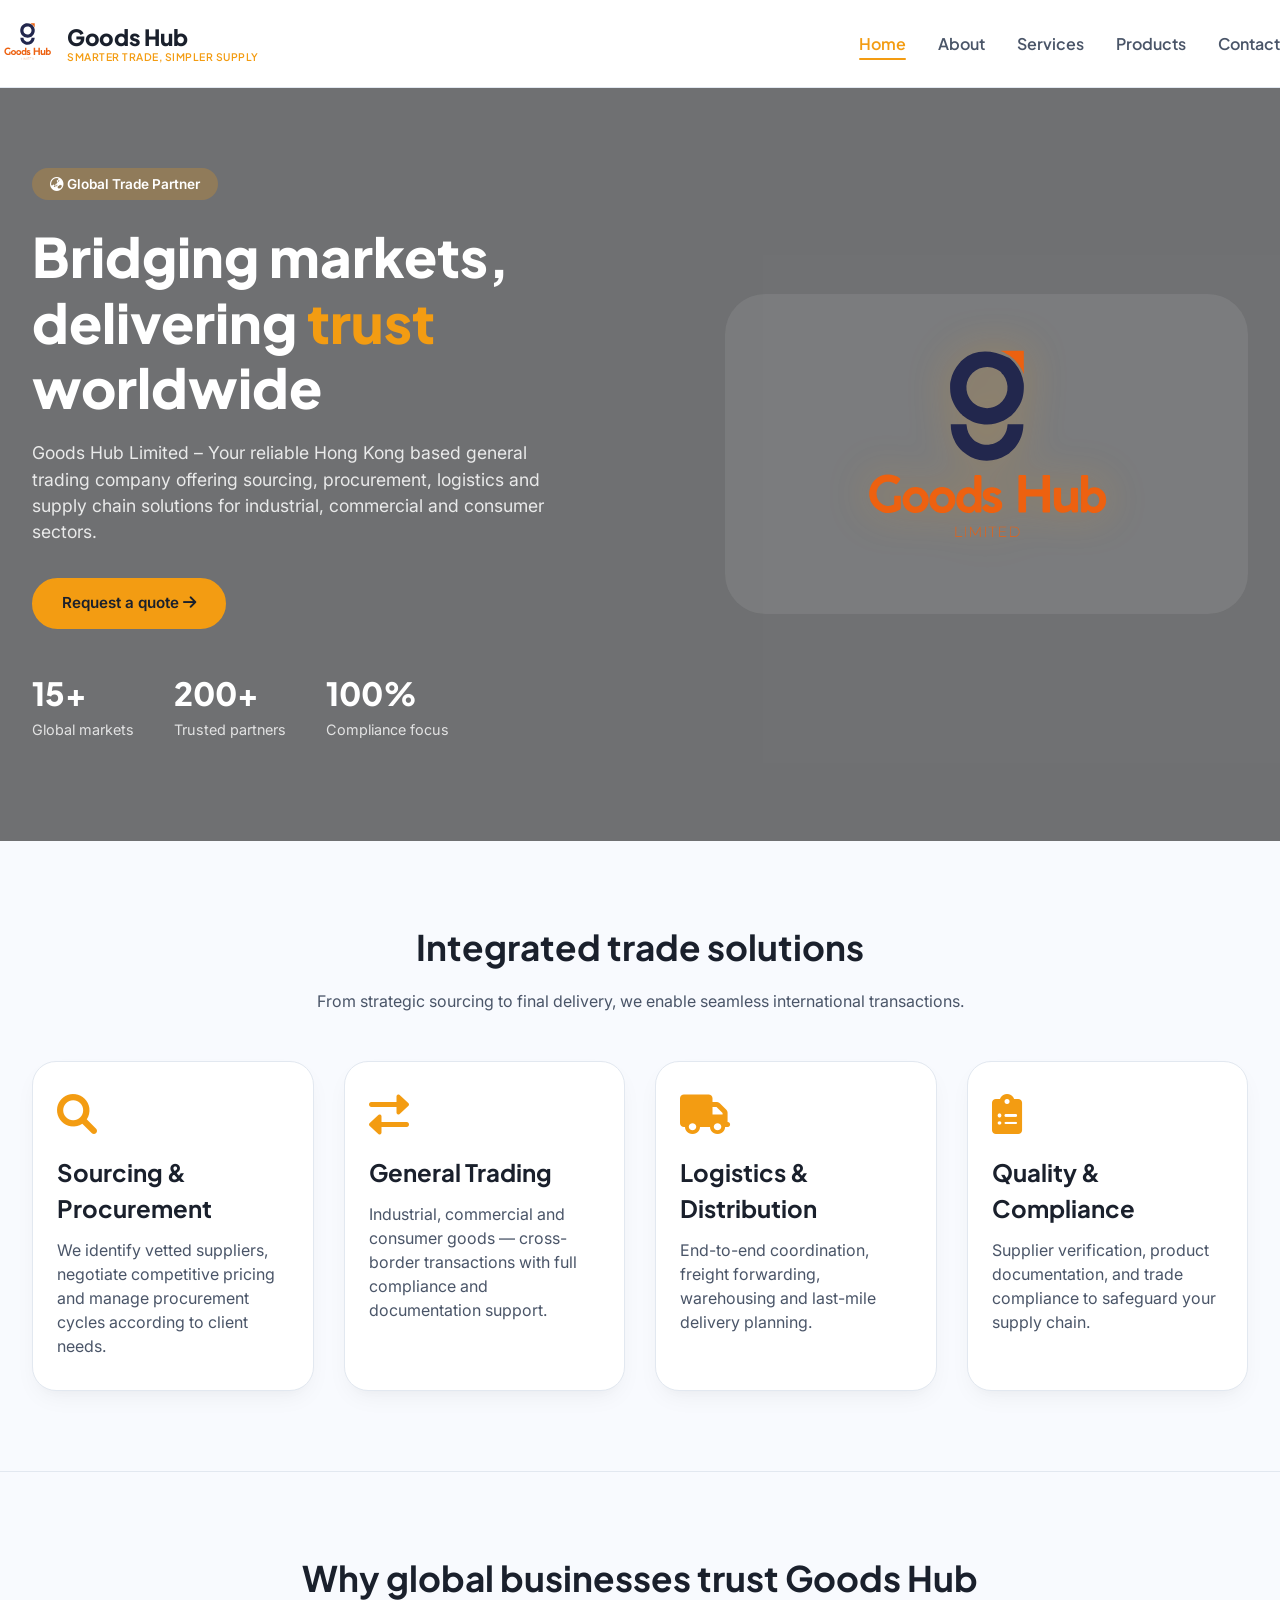
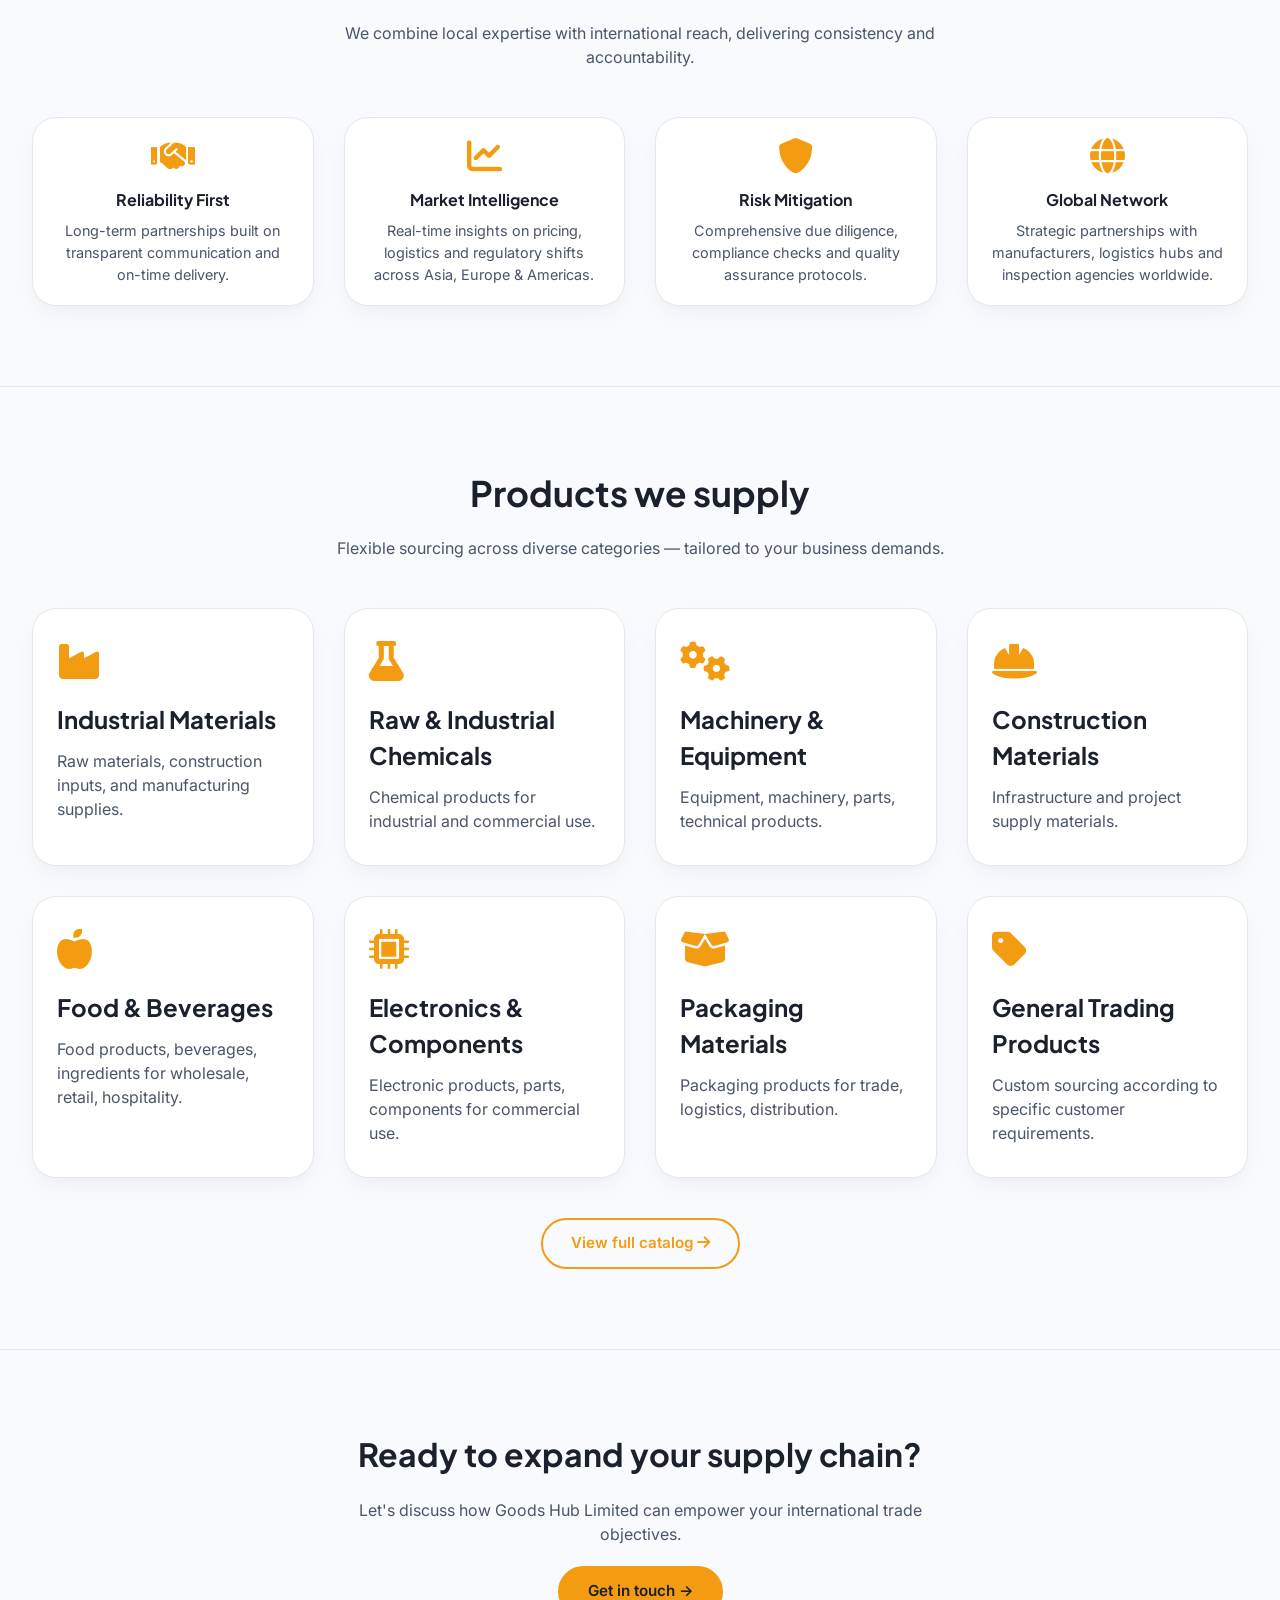
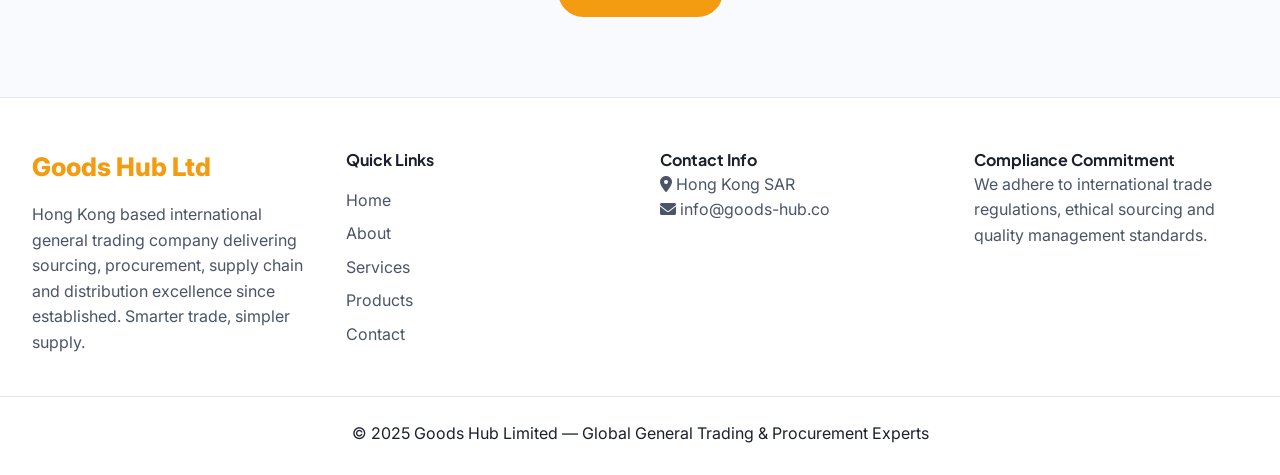
==== commit 147be5a3: "Update index.html" ====
--- a/index.html
+++ b/index.html
@@ -12,7 +12,6 @@
   <link rel="stylesheet" href="https://cdnjs.cloudflare.com/ajax/libs/font-awesome/6.0.0-beta3/css/all.min.css">
   <link rel="stylesheet" href="style.css">
   <style>
-    /* Logo sizes */
     .logo-image {
       height: 55px;
       width: auto;
@@ -38,7 +37,7 @@
         height: 48px;
       }
     }
-    /* Video background for hero */
+    /* Hero video */
     .hero {
       position: relative;
       background: none;
@@ -94,20 +93,69 @@
       background: transparent;
       color: var(--accent-gold);
     }
-    /* Transition for background change on sections */
+    /* Smooth background transition for sections */
     .section {
       transition: background-image 0.4s ease-in-out;
       background-size: cover;
       background-position: center;
       background-repeat: no-repeat;
-    }
-    /* Ensure content is readable on hover background */
+      position: relative;
+    }
+    /* Overlay for better text readability when hover background is active */
+    .section.hover-bg-active {
+      position: relative;
+    }
+    .section.hover-bg-active::before {
+      content: '';
+      position: absolute;
+      top: 0;
+      left: 0;
+      width: 100%;
+      height: 100%;
+      background: rgba(0, 0, 0, 0.65);
+      z-index: 1;
+      pointer-events: none;
+    }
+    .section.hover-bg-active .container {
+      position: relative;
+      z-index: 2;
+    }
+    /* Make text and icons white when hover background is active */
+    .section.hover-bg-active .section-title,
+    .section.hover-bg-active .section-sub,
+    .section.hover-bg-active .service-card h3,
+    .section.hover-bg-active .service-card p,
+    .section.hover-bg-active .why-item h4,
+    .section.hover-bg-active .why-item p,
+    .section.hover-bg-active .product-card h3,
+    .section.hover-bg-active .product-card p,
+    .section.hover-bg-active .service-icon,
+    .section.hover-bg-active .why-item i,
+    .section.hover-bg-active .product-card .service-icon {
+      color: #fff !important;
+    }
+    /* Keep gold icons and buttons gold */
+    .section.hover-bg-active .service-icon,
+    .section.hover-bg-active .why-item i,
+    .section.hover-bg-active .product-card .service-icon {
+      color: var(--accent-gold) !important;
+    }
+    /* Adjust card backgrounds to be slightly transparent on hover */
     .section.hover-bg-active .service-card,
     .section.hover-bg-active .why-item,
     .section.hover-bg-active .product-card {
-      background: rgba(0,0,0,0.1);
-      backdrop-filter: blur(2px);
-      transition: background 0.3s;
+      background: rgba(0, 0, 0, 0.4);
+      backdrop-filter: blur(1px);
+      border-color: rgba(255,255,255,0.2);
+    }
+    .section.hover-bg-active .btn-outline {
+      border-color: white;
+      color: white;
+    }
+    .section.hover-bg-active .btn-outline:hover {
+      background: var(--accent-gold);
+      border-color: var(--accent-gold);
+      color: #1A202C;
     }
   </style>
 </head>
@@ -132,7 +180,6 @@
   </div>
 </header>
 <main>
-  <!-- Hero section with video background -->
   <section class="hero">
     <video autoplay muted loop playsinline class="hero-video-bg" id="bgVideo">
       <source src="images/bridge-terminal-architecture-23544.mp4" type="video/mp4">
@@ -156,7 +203,6 @@
     </div>
   </section>
 
-  <!-- Section 1: Integrated trade solutions -->
   <section class="section" id="section-services" data-original-bg="var(--bg-dark)">
     <div class="container">
       <h2 class="section-title fade-up">Integrated trade solutions</h2>
@@ -170,7 +216,6 @@
     </div>
   </section>
 
-  <!-- Section 2: Why global businesses trust Goods Hub -->
   <section class="section" id="section-why" data-original-bg="var(--bg-elevated)">
     <div class="container">
       <h2 class="section-title fade-up">Why global businesses trust Goods Hub</h2>
@@ -184,7 +229,6 @@
     </div>
   </section>
 
-  <!-- Section 3: Products we supply -->
   <section class="section" id="section-products" data-original-bg="var(--bg-dark)">
     <div class="container">
       <h2 class="section-title fade-up">Products we supply</h2>
@@ -195,7 +239,7 @@
         <div class="product-card fade-up" data-hover-bg="url('images/bg-machinery.jpg')"><i class="fas fa-cogs service-icon"></i><h3>Machinery & Equipment</h3><p>Equipment, machinery, parts, technical products.</p></div>
         <div class="product-card fade-up" data-hover-bg="url('images/bg-construction.jpg')"><i class="fas fa-hard-hat service-icon"></i><h3>Construction Materials</h3><p>Infrastructure and project supply materials.</p></div>
         <div class="product-card fade-up" data-hover-bg="url('images/bg-food.jpg')"><i class="fas fa-apple-alt service-icon"></i><h3>Food & Beverages</h3><p>Food products, beverages, ingredients for wholesale, retail, hospitality.</p></div>
-        <div class="product-card fade-up" data-hover-bg="url('images/bg-electronics.jpg')"><i class="fas fa-microchip service-icon"></i><h3>Electronics & Components</h3><p>Commercial electronics, PCBs, and system components.</p></div>
+        <div class="product-card fade-up" data-hover-bg="url('images/bg-electronics.jpg')"><i class="fas fa-microchip service-icon"></i><h3>Electronics & Components</h3><p>Electronic products, parts, components for commercial use.</p></div>
         <div class="product-card fade-up" data-hover-bg="url('images/bg-packaging.jpg')"><i class="fas fa-box-open service-icon"></i><h3>Packaging Materials</h3><p>Packaging products for trade, logistics, distribution.</p></div>
         <div class="product-card fade-up" data-hover-bg="url('images/bg-generaltrading.jpg')"><i class="fas fa-tag service-icon"></i><h3>General Trading Products</h3><p>Custom sourcing according to specific customer requirements.</p></div>
       </div>
@@ -203,7 +247,6 @@
     </div>
   </section>
 
-  <!-- CTA Section -->
   <section class="section" id="section-cta" data-original-bg="linear-gradient(120deg, #F8FAFE 0%, #FFFFFF 100%)">
     <div class="container" style="text-align: center;">
       <h2 style="font-size: 2rem; color: var(--text-primary);">Ready to expand your supply chain?</h2>
@@ -239,37 +282,38 @@
 </footer>
 <script src="script.js"></script>
 <script>
-  // Video speed control (0.58)
-  document.addEventListener('DOMContentLoaded', function() {
+  (function() {
     var video = document.getElementById('bgVideo');
     if (video) {
       video.playbackRate = 0.58;
     }
-  });
-
-  // Hover background change for sections
-  document.querySelectorAll('.service-card, .why-item, .product-card').forEach(card => {
-    const section = card.closest('.section');
-    if (!section) return;
-    const originalBg = section.style.backgroundImage ? section.style.backgroundImage : getComputedStyle(section).backgroundImage;
-    // store original background on section if not already stored
-    if (!section.dataset.originalBg) {
-      section.dataset.originalBg = getComputedStyle(section).backgroundImage || 'none';
-    }
-    card.addEventListener('mouseenter', function() {
-      const hoverBg = this.getAttribute('data-hover-bg');
-      if (hoverBg) {
-        section.style.backgroundImage = hoverBg;
-        section.style.backgroundSize = 'cover';
-        section.style.backgroundPosition = 'center';
-        section.classList.add('hover-bg-active');
+    var cards = document.querySelectorAll('.service-card, .why-item, .product-card');
+    cards.forEach(function(card) {
+      var section = card.closest('.section');
+      if (!section) return;
+      var originalBg = window.getComputedStyle(section).backgroundImage;
+      if (originalBg && originalBg !== 'none') {
+        section.dataset.originalBg = originalBg;
+      } else {
+        section.dataset.originalBg = '';
       }
+      card.addEventListener('mouseenter', function() {
+        var hoverBg = this.getAttribute('data-hover-bg');
+        if (hoverBg && hoverBg !== 'url()') {
+          section.style.backgroundImage = hoverBg;
+          section.classList.add('hover-bg-active');
+        }
+      });
+      card.addEventListener('mouseleave', function() {
+        if (section.dataset.originalBg) {
+          section.style.backgroundImage = section.dataset.originalBg;
+        } else {
+          section.style.backgroundImage = '';
+        }
+        section.classList.remove('hover-bg-active');
+      });
     });
-    card.addEventListener('mouseleave', function() {
-      section.style.backgroundImage = section.dataset.originalBg !== 'none' ? section.dataset.originalBg : '';
-      section.classList.remove('hover-bg-active');
-    });
-  });
+  })();
 </script>
 </body>
 </html>
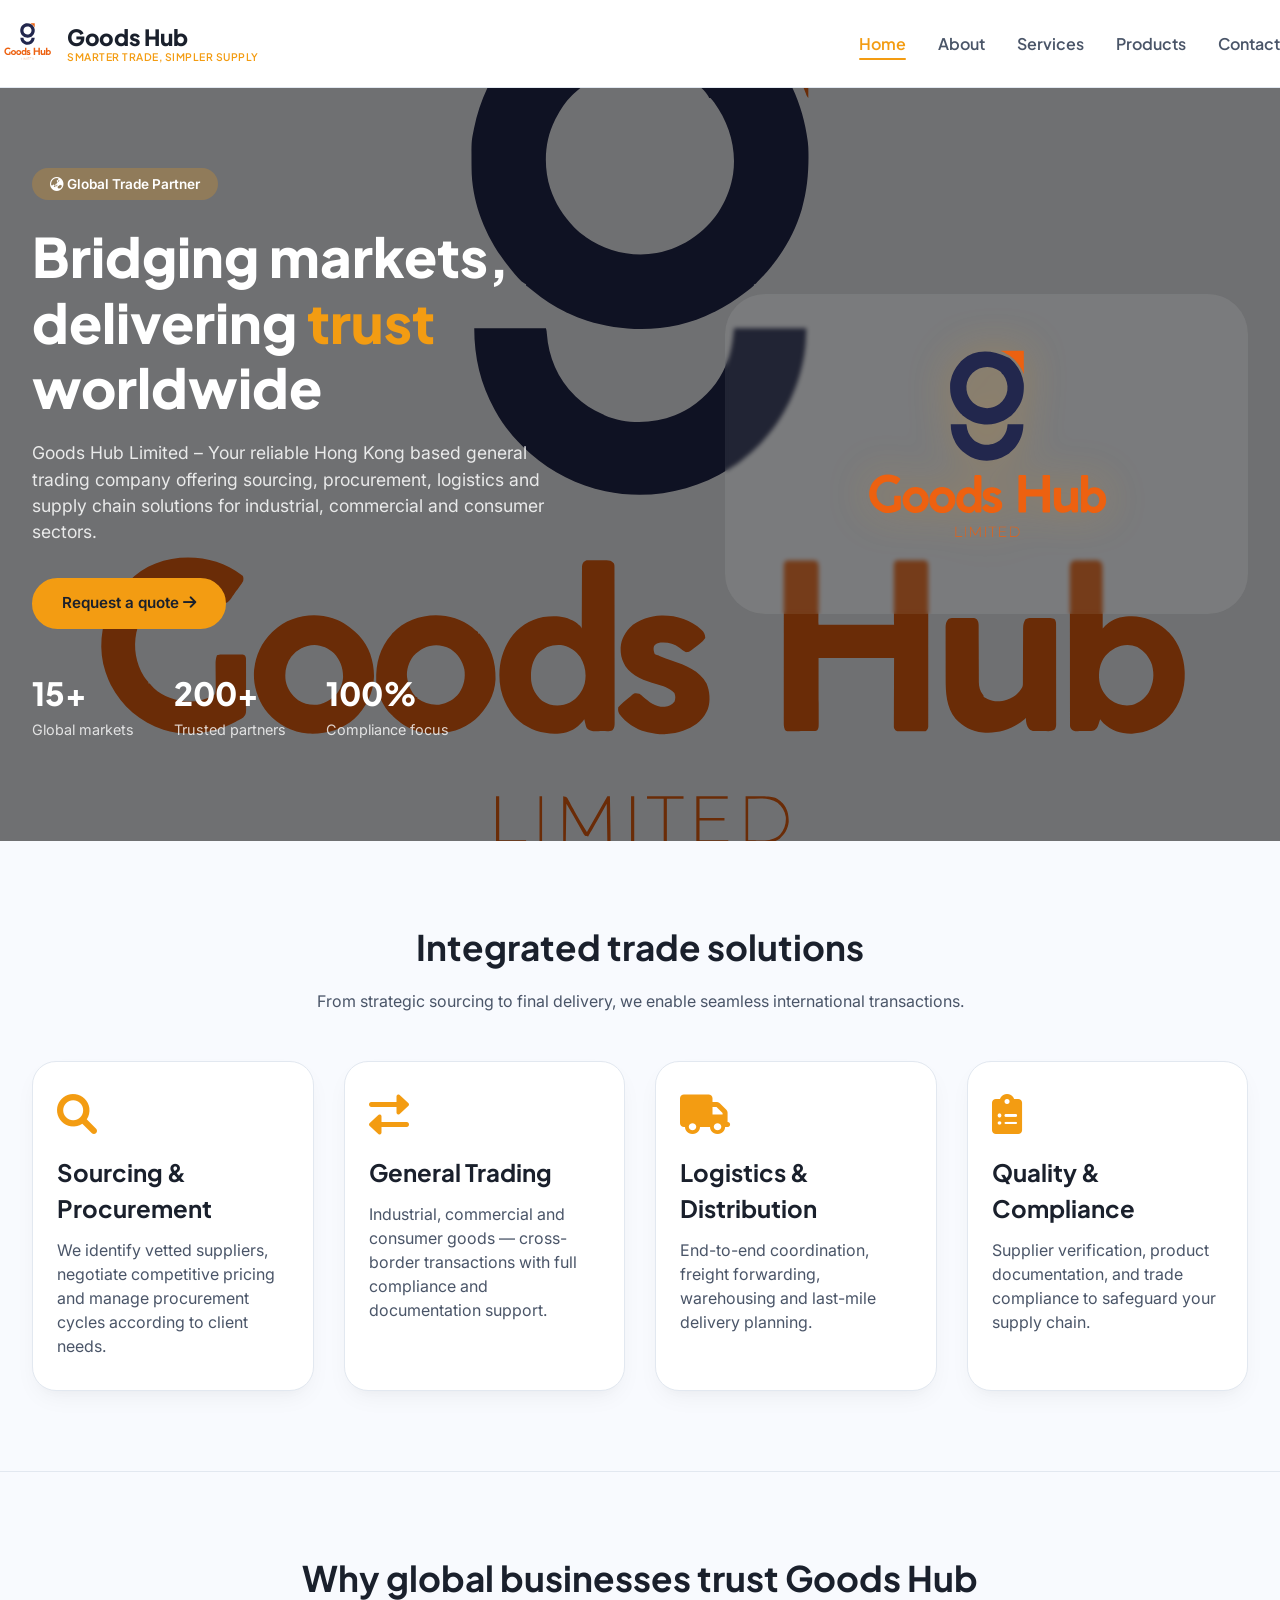
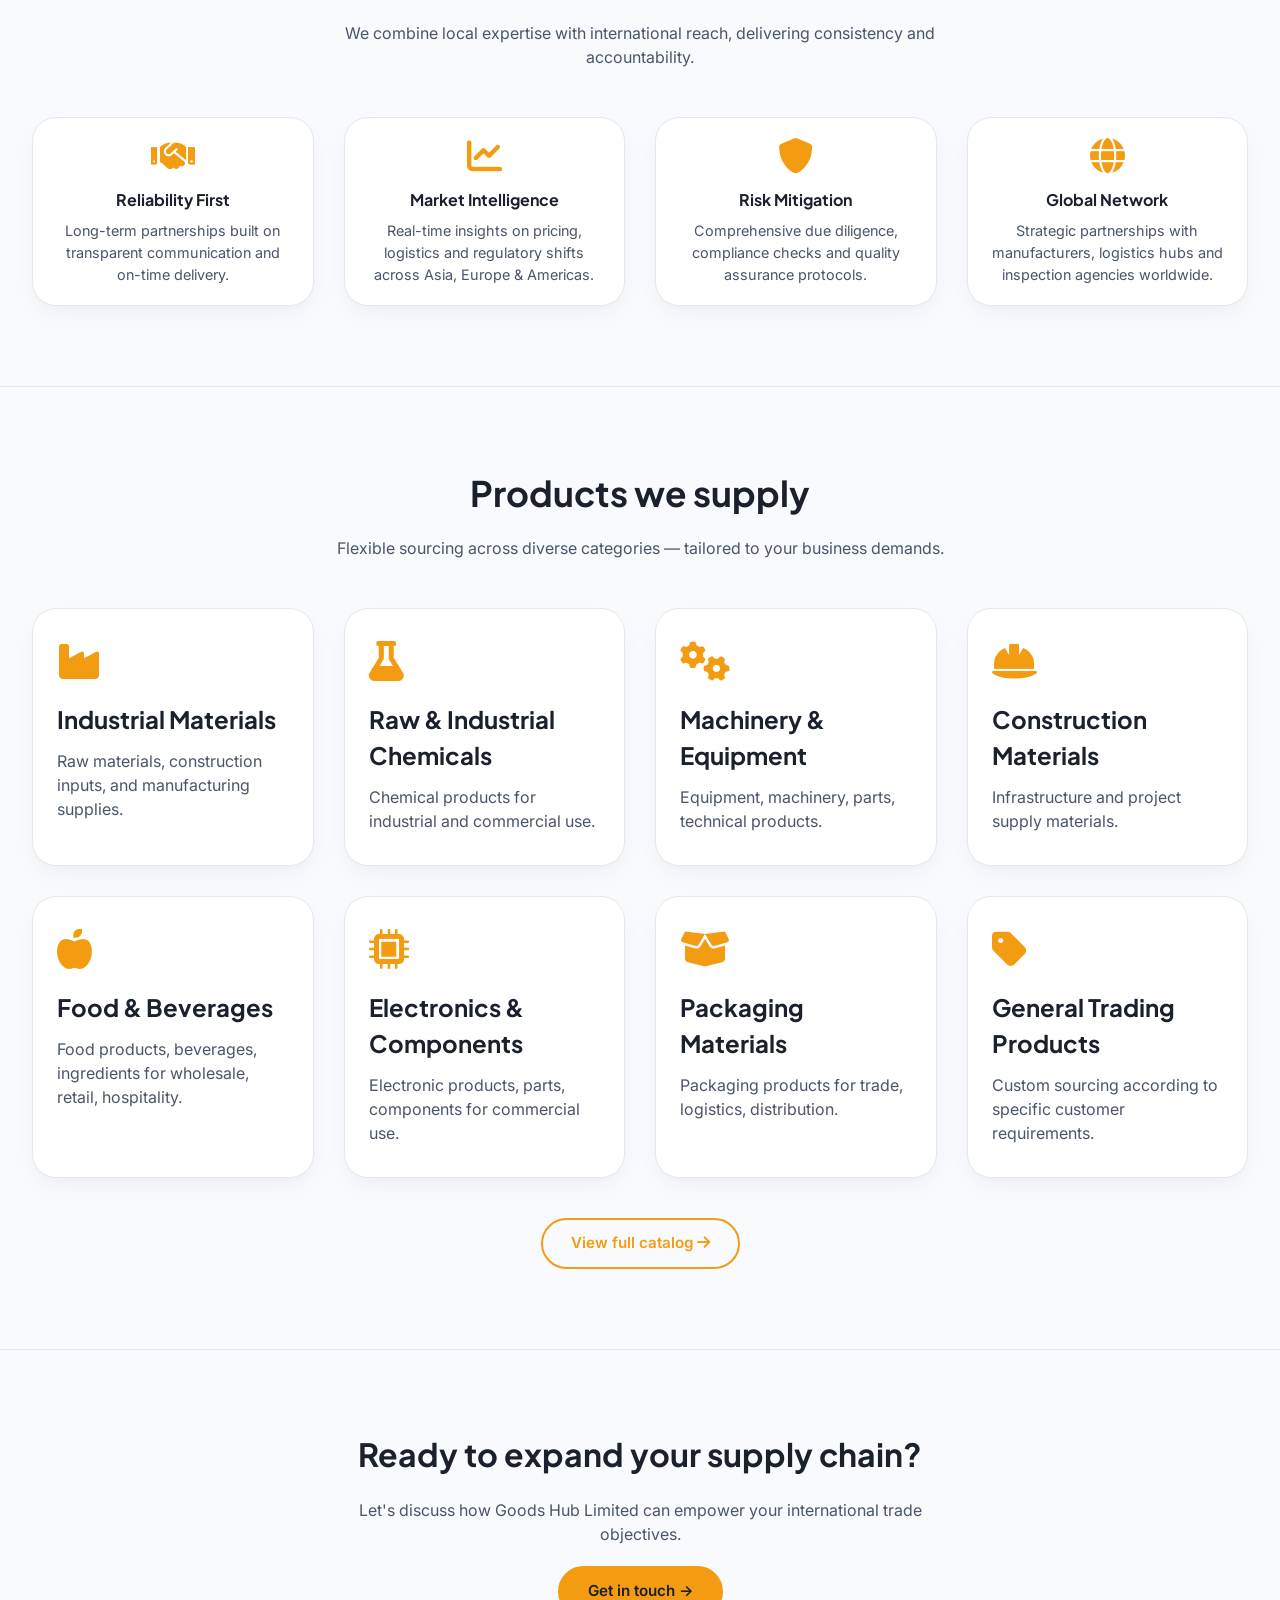
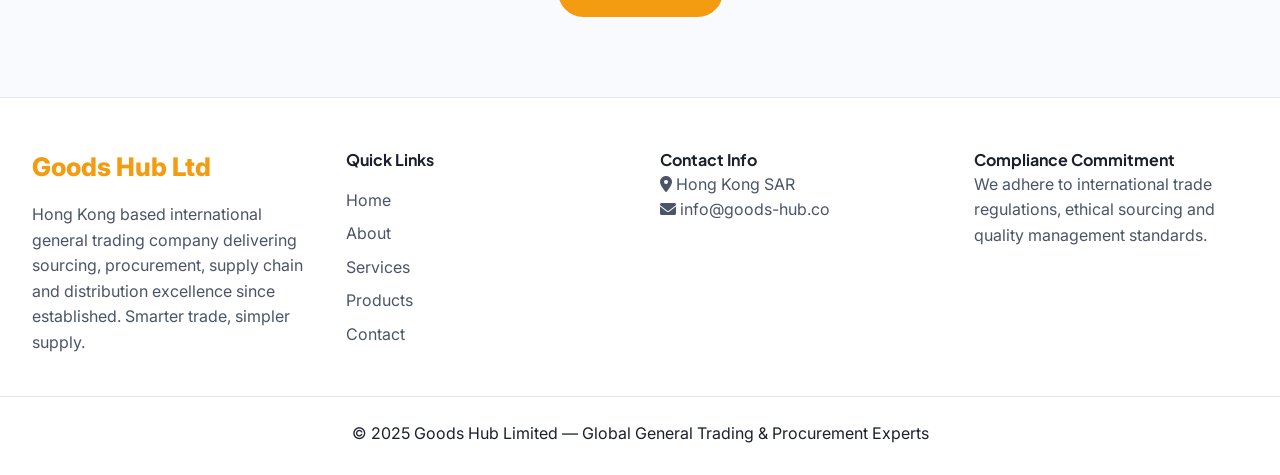
==== commit d7524376: "Update index.html" ====
--- a/index.html
+++ b/index.html
@@ -1,319 +1,405 @@
 <!DOCTYPE html>
 <html lang="en">
 <head>
-  <meta charset="UTF-8">
-  <meta name="viewport" content="width=device-width, initial-scale=1.0">
-  <title>Goods Hub Limited | Global General Trading</title>
-  <meta name="description" content="Goods Hub Limited – Hong Kong based international general trading company providing sourcing, procurement, logistics, and distribution worldwide. Smarter trade, simpler supply.">
-  <meta name="keywords" content="general trading, sourcing, procurement, logistics, Hong Kong trading, industrial goods">
-  <link rel="canonical" href="https://goodshublimited.com">
-  <link rel="icon" type="image/svg+xml" href="data:image/svg+xml,%3Csvg xmlns='http://www.w3.org/2000/svg' viewBox='0 0 100 100'%3E%3Ccircle cx='50' cy='50' r='50' fill='%231A2A44'/%3E%3Cpath fill='%23F5B041' d='M35 30 L65 30 L70 45 L65 60 L35 60 L30 45 Z'/%3E%3Crect x='42' y='45' width='16' height='25' fill='%23F5B041'/%3E%3C/svg%3E">
-  <link href="https://fonts.googleapis.com/css2?family=Inter:opsz,wght@14..32,300;400;500;600;700&family=Plus+Jakarta+Sans:wght@400;500;600;700;800&display=swap" rel="stylesheet">
-  <link rel="stylesheet" href="https://cdnjs.cloudflare.com/ajax/libs/font-awesome/6.0.0-beta3/css/all.min.css">
-  <link rel="stylesheet" href="style.css">
-  <style>
-    .logo-image {
-      height: 55px;
-      width: auto;
-      max-width: 220px;
-    }
-    .hero-logo {
-      max-width: 280px;
-      width: 100%;
-      margin: 0 auto;
-      display: block;
-      filter: drop-shadow(0 0 20px rgba(243, 156, 18, 0.3));
-      transition: transform 0.4s ease, filter 0.4s ease;
-    }
-    .hero-logo:hover {
-      transform: scale(1.02);
-      filter: drop-shadow(0 0 30px rgba(243, 156, 18, 0.5));
-    }
-    @media (max-width: 768px) {
-      .hero-logo {
-        max-width: 200px;
-      }
-      .logo-image {
-        height: 48px;
-      }
-    }
-    /* Hero video */
-    .hero {
-      position: relative;
-      background: none;
-      overflow: hidden;
-      padding: 80px 0 100px;
-    }
-    .hero-video-bg {
-      position: absolute;
-      top: 0;
-      left: 0;
-      width: 100%;
-      height: 100%;
-      object-fit: cover;
-      z-index: 0;
-    }
-    .hero-overlay {
-      position: absolute;
-      top: 0;
-      left: 0;
-      width: 100%;
-      height: 100%;
-      background: rgba(0, 0, 0, 0.55);
-      z-index: 1;
-    }
-    .hero .container {
-      position: relative;
-      z-index: 2;
-    }
-    .hero h1, .hero .stat h3, .hero .stat span, .hero p, .hero-badge {
-      color: #fff !important;
-    }
-    .hero p {
-      color: rgba(255,255,255,0.85) !important;
-    }
-    .hero-badge {
-      background: rgba(243,156,18,0.25) !important;
-    }
-    .hero-stats .stat span {
-      color: rgba(255,255,255,0.8) !important;
-    }
-    .hero-image {
-      background: rgba(255,255,255,0.08);
-      backdrop-filter: blur(2px);
-      border-radius: 40px;
-      padding: 20px;
-    }
-    .btn-primary {
-      background: var(--accent-gold);
-      color: #1A202C;
-      border-color: var(--accent-gold);
-    }
-    .btn-primary:hover {
-      background: transparent;
-      color: var(--accent-gold);
-    }
-    /* Smooth background transition for sections */
-    .section {
-      transition: background-image 0.4s ease-in-out;
-      background-size: cover;
-      background-position: center;
-      background-repeat: no-repeat;
-      position: relative;
-    }
-    /* Overlay for better text readability when hover background is active */
-    .section.hover-bg-active {
-      position: relative;
-    }
-    .section.hover-bg-active::before {
-      content: '';
-      position: absolute;
-      top: 0;
-      left: 0;
-      width: 100%;
-      height: 100%;
-      background: rgba(0, 0, 0, 0.65);
-      z-index: 1;
-      pointer-events: none;
-    }
-    .section.hover-bg-active .container {
-      position: relative;
-      z-index: 2;
-    }
-    /* Make text and icons white when hover background is active */
-    .section.hover-bg-active .section-title,
-    .section.hover-bg-active .section-sub,
-    .section.hover-bg-active .service-card h3,
-    .section.hover-bg-active .service-card p,
-    .section.hover-bg-active .why-item h4,
-    .section.hover-bg-active .why-item p,
-    .section.hover-bg-active .product-card h3,
-    .section.hover-bg-active .product-card p,
-    .section.hover-bg-active .service-icon,
-    .section.hover-bg-active .why-item i,
-    .section.hover-bg-active .product-card .service-icon {
-      color: #fff !important;
-    }
-    /* Keep gold icons and buttons gold */
-    .section.hover-bg-active .service-icon,
-    .section.hover-bg-active .why-item i,
-    .section.hover-bg-active .product-card .service-icon {
-      color: var(--accent-gold) !important;
-    }
-    /* Adjust card backgrounds to be slightly transparent on hover */
-    .section.hover-bg-active .service-card,
-    .section.hover-bg-active .why-item,
-    .section.hover-bg-active .product-card {
-      background: rgba(0, 0, 0, 0.4);
-      backdrop-filter: blur(1px);
-      border-color: rgba(255,255,255,0.2);
-    }
-    .section.hover-bg-active .btn-outline {
-      border-color: white;
-      color: white;
-    }
-    .section.hover-bg-active .btn-outline:hover {
-      background: var(--accent-gold);
-      border-color: var(--accent-gold);
-      color: #1A202C;
-    }
-  </style>
+<meta charset="UTF-8">
+<meta name="viewport" content="width=device-width, initial-scale=1.0">
+<title>Goods Hub Limited | Global General Trading</title>
+<meta name="description" content="Goods Hub Limited – Hong Kong based international general trading company providing sourcing, procurement, logistics, and distribution worldwide. Smarter trade, simpler supply.">
+<meta name="keywords" content="general trading, sourcing, procurement, logistics, Hong Kong trading, industrial goods">
+<link rel="canonical" href="https://goods-hub.co/">
+
+<!-- Open Graph / Facebook / LinkedIn -->
+<meta property="og:type" content="website">
+<meta property="og:url" content="https://goods-hub.co/">
+<meta property="og:title" content="Goods Hub Limited | Global General Trading">
+<meta property="og:description" content="Hong Kong based international general trading company providing sourcing, procurement, logistics, and distribution worldwide. Smarter trade, simpler supply.">
+<meta property="og:image" content="https://goods-hub.co/images/logo.svg">
+<meta property="og:site_name" content="Goods Hub Limited">
+
+<!-- Twitter Card -->
+<meta name="twitter:card" content="summary_large_image">
+<meta name="twitter:title" content="Goods Hub Limited | Global General Trading">
+<meta name="twitter:description" content="Hong Kong based international general trading company providing sourcing, procurement, logistics, and distribution worldwide.">
+<meta name="twitter:image" content="https://goods-hub.co/images/logo.svg">
+
+<link rel="icon" type="image/svg+xml" href="data:image/svg+xml,%3Csvg xmlns='http://www.w3.org/2000/svg' viewBox='0 0 100 100'%3E%3Ccircle cx='50' cy='50' r='50' fill='%231A2A44'/%3E%3Cpath fill='%23F5B041' d='M35 30 L65 30 L70 45 L65 60 L35 60 L30 45 Z'/%3E%3Crect x='42' y='45' width='16' height='25' fill='%23F5B041'/%3E%3C/svg%3E">
+<link href="https://fonts.googleapis.com/css2?family=Inter:opsz,wght@14..32,300;400;500;600;700&family=Plus+Jakarta+Sans:wght@400;500;600;700;800&display=swap" rel="stylesheet">
+<link rel="stylesheet" href="https://cdnjs.cloudflare.com/ajax/libs/font-awesome/6.0.0-beta3/css/all.min.css">
+<link rel="stylesheet" href="style.css">
+
+<!-- Structured data: Organization -->
+<script type="application/ld+json">
+{
+  "@context": "https://schema.org",
+  "@type": "Organization",
+  "name": "Goods Hub Limited",
+  "url": "https://goods-hub.co/",
+  "logo": "https://goods-hub.co/images/logo.svg",
+  "description": "Hong Kong based international general trading company providing sourcing, procurement, logistics, and distribution worldwide.",
+  "email": "info@goods-hub.co",
+  "address": {
+    "@type": "PostalAddress",
+    "addressRegion": "Hong Kong SAR",
+    "addressCountry": "HK"
+  },
+  "sameAs": []
+}
+</script>
+
+<style>
+.logo-image {
+height: 55px;
+width: auto;
+max-width: 220px;
+}
+
+.hero-logo {
+max-width: 280px;
+width: 100%;
+margin: 0 auto;
+display: block;
+filter: drop-shadow(0 0 20px rgba(243, 156, 18, 0.3));
+transition: transform 0.4s ease, filter 0.4s ease;
+}
+
+.hero-logo:hover {
+transform: scale(1.02);
+filter: drop-shadow(0 0 30px rgba(243, 156, 18, 0.5));
+}
+
+@media (max-width: 768px) {
+.hero-logo {
+max-width: 200px;
+}
+
+.logo-image {
+height: 48px;
+}
+}
+
+/* Hero video */
+.hero {
+position: relative;
+background: none;
+overflow: hidden;
+padding: 80px 0 100px;
+}
+
+.hero-video-bg {
+position: absolute;
+top: 0;
+left: 0;
+width: 100%;
+height: 100%;
+object-fit: cover;
+z-index: 0;
+}
+
+.hero-overlay {
+position: absolute;
+top: 0;
+left: 0;
+width: 100%;
+height: 100%;
+background: rgba(0, 0, 0, 0.55);
+z-index: 1;
+}
+
+.hero .container {
+position: relative;
+z-index: 2;
+}
+
+.hero h1, .hero .stat h3, .hero .stat span, .hero p, .hero-badge {
+color: #fff !important;
+}
+
+.hero p {
+color: rgba(255,255,255,0.85) !important;
+}
+
+.hero-badge {
+background: rgba(243,156,18,0.25) !important;
+}
+
+.hero-stats .stat span {
+color: rgba(255,255,255,0.8) !important;
+}
+
+.hero-image {
+background: rgba(255,255,255,0.08);
+backdrop-filter: blur(2px);
+border-radius: 40px;
+padding: 20px;
+}
+
+.btn-primary {
+background: var(--accent-gold);
+color: #1A202C;
+border-color: var(--accent-gold);
+}
+
+.btn-primary:hover {
+background: transparent;
+color: var(--accent-gold);
+}
+
+/* Smooth background transition for sections */
+.section {
+transition: background-image 0.4s ease-in-out;
+background-size: cover;
+background-position: center;
+background-repeat: no-repeat;
+position: relative;
+}
+
+/* Overlay for better text readability when hover background is active */
+.section.hover-bg-active {
+position: relative;
+}
+
+.section.hover-bg-active::before {
+content: '';
+position: absolute;
+top: 0;
+left: 0;
+width: 100%;
+height: 100%;
+background: rgba(0, 0, 0, 0.65);
+z-index: 1;
+pointer-events: none;
+}
+
+.section.hover-bg-active .container {
+position: relative;
+z-index: 2;
+}
+
+/* Make text and icons white when hover background is active */
+.section.hover-bg-active .section-title,
+.section.hover-bg-active .section-sub,
+.section.hover-bg-active .service-card h3,
+.section.hover-bg-active .service-card p,
+.section.hover-bg-active .why-item h4,
+.section.hover-bg-active .why-item p,
+.section.hover-bg-active .product-card h3,
+.section.hover-bg-active .product-card p,
+.section.hover-bg-active .service-icon,
+.section.hover-bg-active .why-item i,
+.section.hover-bg-active .product-card .service-icon {
+color: #fff !important;
+}
+
+/* Keep gold icons and buttons gold */
+.section.hover-bg-active .service-icon,
+.section.hover-bg-active .why-item i,
+.section.hover-bg-active .product-card .service-icon {
+color: var(--accent-gold) !important;
+}
+
+/* Adjust card backgrounds to be slightly transparent on hover */
+.section.hover-bg-active .service-card,
+.section.hover-bg-active .why-item,
+.section.hover-bg-active .product-card {
+background: rgba(0, 0, 0, 0.4);
+backdrop-filter: blur(1px);
+border-color: rgba(255,255,255,0.2);
+}
+
+.section.hover-bg-active .btn-outline {
+border-color: white;
+color: white;
+}
+
+.section.hover-bg-active .btn-outline:hover {
+background: var(--accent-gold);
+border-color: var(--accent-gold);
+color: #1A202C;
+}
+</style>
 </head>
 <body>
 <header>
-  <div class="container navbar">
-    <a href="index.html" class="logo">
-      <img src="images/logo.svg" alt="Goods Hub Limited Logo" class="logo-image">
-      <div class="logo-text-wrapper">
-        <span class="logo-text">Goods Hub</span>
-        <span class="logo-slogan">Smarter trade, simpler supply</span>
-      </div>
-    </a>
-    <div class="menu-toggle" id="mobile-menu"><i class="fas fa-bars"></i></div>
-    <ul class="nav-links" id="nav-links">
-      <li><a href="index.html">Home</a></li>
-      <li><a href="about.html">About</a></li>
-      <li><a href="services.html">Services</a></li>
-      <li><a href="products.html">Products</a></li>
-      <li><a href="contact.html">Contact</a></li>
-    </ul>
-  </div>
+<div class="container navbar">
+<a href="index.html" class="logo">
+<img src="images/logo.svg" alt="Goods Hub Limited Logo" class="logo-image">
+<div class="logo-text-wrapper">
+<span class="logo-text">Goods Hub</span>
+<span class="logo-slogan">Smarter trade, simpler supply</span>
+</div>
+</a>
+<div class="menu-toggle" id="mobile-menu" role="button" aria-label="Toggle navigation menu" tabindex="0"><i class="fas fa-bars"></i></div>
+<ul class="nav-links" id="nav-links">
+<li><a href="index.html">Home</a></li>
+<li><a href="about.html">About</a></li>
+<li><a href="services.html">Services</a></li>
+<li><a href="products.html">Products</a></li>
+<li><a href="contact.html">Contact</a></li>
+</ul>
+</div>
 </header>
 <main>
-  <section class="hero">
-    <video autoplay muted loop playsinline class="hero-video-bg" id="bgVideo">
-      <source src="images/bridge-terminal-architecture-23544.mp4" type="video/mp4">
-    </video>
-    <div class="hero-overlay"></div>
-    <div class="container hero-grid">
-      <div class="hero-content fade-up">
-        <span class="hero-badge"><i class="fas fa-globe-asia"></i> Global Trade Partner</span>
-        <h1>Bridging markets,<br> delivering <span style="color: var(--accent-gold);">trust</span> worldwide</h1>
-        <p>Goods Hub Limited – Your reliable Hong Kong based general trading company offering sourcing, procurement, logistics and supply chain solutions for industrial, commercial and consumer sectors.</p>
-        <a href="contact.html" class="btn btn-primary">Request a quote <i class="fas fa-arrow-right"></i></a>
-        <div class="hero-stats">
-          <div class="stat"><h3>15+</h3><span>Global markets</span></div>
-          <div class="stat"><h3>200+</h3><span>Trusted partners</span></div>
-          <div class="stat"><h3>100%</h3><span>Compliance focus</span></div>
-        </div>
-      </div>
-      <div class="hero-image fade-up">
-        <img src="images/logo.svg" alt="Goods Hub Limited Brand Logo" class="hero-logo">
-      </div>
-    </div>
-  </section>
-
-  <section class="section" id="section-services" data-original-bg="var(--bg-dark)">
-    <div class="container">
-      <h2 class="section-title fade-up">Integrated trade solutions</h2>
-      <p class="section-sub fade-up">From strategic sourcing to final delivery, we enable seamless international transactions.</p>
-      <div class="services-grid">
-        <div class="service-card fade-up" data-hover-bg="url('images/bg-sourcing.jpg')"><i class="fas fa-search service-icon"></i><h3>Sourcing & Procurement</h3><p>We identify vetted suppliers, negotiate competitive pricing and manage procurement cycles according to client needs.</p></div>
-        <div class="service-card fade-up" data-hover-bg="url('images/bg-trading.jpg')"><i class="fas fa-exchange-alt service-icon"></i><h3>General Trading</h3><p>Industrial, commercial and consumer goods — cross-border transactions with full compliance and documentation support.</p></div>
-        <div class="service-card fade-up" data-hover-bg="url('images/bg-logistics.jpg')"><i class="fas fa-truck service-icon"></i><h3>Logistics & Distribution</h3><p>End-to-end coordination, freight forwarding, warehousing and last-mile delivery planning.</p></div>
-        <div class="service-card fade-up" data-hover-bg="url('images/bg-compliance.jpg')"><i class="fas fa-clipboard-list service-icon"></i><h3>Quality & Compliance</h3><p>Supplier verification, product documentation, and trade compliance to safeguard your supply chain.</p></div>
-      </div>
-    </div>
-  </section>
-
-  <section class="section" id="section-why" data-original-bg="var(--bg-elevated)">
-    <div class="container">
-      <h2 class="section-title fade-up">Why global businesses trust Goods Hub</h2>
-      <p class="section-sub fade-up">We combine local expertise with international reach, delivering consistency and accountability.</p>
-      <div class="why-grid">
-        <div class="why-item fade-up" data-hover-bg="url('images/bg-reliability.jpg')"><i class="fas fa-handshake"></i><h4>Reliability First</h4><p>Long-term partnerships built on transparent communication and on-time delivery.</p></div>
-        <div class="why-item fade-up" data-hover-bg="url('images/bg-intelligence.jpg')"><i class="fas fa-chart-line"></i><h4>Market Intelligence</h4><p>Real-time insights on pricing, logistics and regulatory shifts across Asia, Europe & Americas.</p></div>
-        <div class="why-item fade-up" data-hover-bg="url('images/bg-mitigation.jpg')"><i class="fas fa-shield-alt"></i><h4>Risk Mitigation</h4><p>Comprehensive due diligence, compliance checks and quality assurance protocols.</p></div>
-        <div class="why-item fade-up" data-hover-bg="url('images/bg-network.jpg')"><i class="fas fa-globe"></i><h4>Global Network</h4><p>Strategic partnerships with manufacturers, logistics hubs and inspection agencies worldwide.</p></div>
-      </div>
-    </div>
-  </section>
-
-  <section class="section" id="section-products" data-original-bg="var(--bg-dark)">
-    <div class="container">
-      <h2 class="section-title fade-up">Products we supply</h2>
-      <p class="section-sub fade-up">Flexible sourcing across diverse categories — tailored to your business demands.</p>
-      <div class="products-grid">
-        <div class="product-card fade-up" data-hover-bg="url('images/bg-industrial.jpg')"><i class="fas fa-industry service-icon"></i><h3>Industrial Materials</h3><p>Raw materials, construction inputs, and manufacturing supplies.</p></div>
-        <div class="product-card fade-up" data-hover-bg="url('images/bg-chemicals.jpg')"><i class="fas fa-flask service-icon"></i><h3>Raw & Industrial Chemicals</h3><p>Chemical products for industrial and commercial use.</p></div>
-        <div class="product-card fade-up" data-hover-bg="url('images/bg-machinery.jpg')"><i class="fas fa-cogs service-icon"></i><h3>Machinery & Equipment</h3><p>Equipment, machinery, parts, technical products.</p></div>
-        <div class="product-card fade-up" data-hover-bg="url('images/bg-construction.jpg')"><i class="fas fa-hard-hat service-icon"></i><h3>Construction Materials</h3><p>Infrastructure and project supply materials.</p></div>
-        <div class="product-card fade-up" data-hover-bg="url('images/bg-food.jpg')"><i class="fas fa-apple-alt service-icon"></i><h3>Food & Beverages</h3><p>Food products, beverages, ingredients for wholesale, retail, hospitality.</p></div>
-        <div class="product-card fade-up" data-hover-bg="url('images/bg-electronics.jpg')"><i class="fas fa-microchip service-icon"></i><h3>Electronics & Components</h3><p>Electronic products, parts, components for commercial use.</p></div>
-        <div class="product-card fade-up" data-hover-bg="url('images/bg-packaging.jpg')"><i class="fas fa-box-open service-icon"></i><h3>Packaging Materials</h3><p>Packaging products for trade, logistics, distribution.</p></div>
-        <div class="product-card fade-up" data-hover-bg="url('images/bg-generaltrading.jpg')"><i class="fas fa-tag service-icon"></i><h3>General Trading Products</h3><p>Custom sourcing according to specific customer requirements.</p></div>
-      </div>
-      <div style="text-align: center; margin-top: 40px;"><a href="products.html" class="btn btn-outline">View full catalog <i class="fas fa-arrow-right"></i></a></div>
-    </div>
-  </section>
-
-  <section class="section" id="section-cta" data-original-bg="linear-gradient(120deg, #F8FAFE 0%, #FFFFFF 100%)">
-    <div class="container" style="text-align: center;">
-      <h2 style="font-size: 2rem; color: var(--text-primary);">Ready to expand your supply chain?</h2>
-      <p style="margin: 20px auto; max-width: 600px; color: var(--text-secondary);">Let's discuss how Goods Hub Limited can empower your international trade objectives.</p>
-      <a href="contact.html" class="btn btn-primary">Get in touch →</a>
-    </div>
-  </section>
+<section class="hero">
+<video autoplay muted loop playsinline class="hero-video-bg" id="bgVideo" aria-hidden="true" poster="images/logo.svg">
+<source src="images/bridge-terminal-architecture-23544.mp4" type="video/mp4">
+</video>
+<div class="hero-overlay"></div>
+<div class="container hero-grid">
+<div class="hero-content fade-up">
+<span class="hero-badge"><i class="fas fa-globe-asia"></i> Global Trade Partner</span>
+<h1>Bridging markets,<br> delivering <span style="color: var(--accent-gold);">trust</span> worldwide</h1>
+<p>Goods Hub Limited – Your reliable Hong Kong based general trading company offering sourcing, procurement, logistics and supply chain solutions for industrial, commercial and consumer sectors.</p>
+<a href="contact.html" class="btn btn-primary">Request a quote <i class="fas fa-arrow-right"></i></a>
+<div class="hero-stats">
+<div class="stat"><h3 data-counter="15" data-suffix="+">0+</h3><span>Global markets</span></div>
+<div class="stat"><h3 data-counter="200" data-suffix="+">0+</h3><span>Trusted partners</span></div>
+<div class="stat"><h3 data-counter="100" data-suffix="%">0%</h3><span>Compliance focus</span></div>
+</div>
+</div>
+<div class="hero-image fade-up">
+<img src="images/logo.svg" alt="Goods Hub Limited Brand Logo" class="hero-logo">
+</div>
+</div>
+</section>
+<section class="section" id="section-services" data-original-bg="var(--bg-dark)">
+<div class="container">
+<h2 class="section-title fade-up">Integrated trade solutions</h2>
+<p class="section-sub fade-up">From strategic sourcing to final delivery, we enable seamless international transactions.</p>
+<div class="services-grid">
+<div class="service-card fade-up" data-hover-bg="url('images/bg-sourcing.jpg')"><i class="fas fa-search service-icon"></i><h3>Sourcing & Procurement</h3><p>We identify vetted suppliers, negotiate competitive pricing and manage procurement cycles according to client needs.</p></div>
+<div class="service-card fade-up" data-hover-bg="url('images/bg-trading.jpg')"><i class="fas fa-exchange-alt service-icon"></i><h3>General Trading</h3><p>Industrial, commercial and consumer goods — cross-border transactions with full compliance and documentation support.</p></div>
+<div class="service-card fade-up" data-hover-bg="url('images/bg-logistics.jpg')"><i class="fas fa-truck service-icon"></i><h3>Logistics & Distribution</h3><p>End-to-end coordination, freight forwarding, warehousing and last-mile delivery planning.</p></div>
+<div class="service-card fade-up" data-hover-bg="url('images/bg-compliance.jpg')"><i class="fas fa-clipboard-list service-icon"></i><h3>Quality & Compliance</h3><p>Supplier verification, product documentation, and trade compliance to safeguard your supply chain.</p></div>
+</div>
+</div>
+</section>
+<section class="section" id="section-why" data-original-bg="var(--bg-elevated)">
+<div class="container">
+<h2 class="section-title fade-up">Why global businesses trust Goods Hub</h2>
+<p class="section-sub fade-up">We combine local expertise with international reach, delivering consistency and accountability.</p>
+<div class="why-grid">
+<div class="why-item fade-up" data-hover-bg="url('images/bg-reliability.jpg')"><i class="fas fa-handshake"></i><h4>Reliability First</h4><p>Long-term partnerships built on transparent communication and on-time delivery.</p></div>
+<div class="why-item fade-up" data-hover-bg="url('images/bg-intelligence.jpg')"><i class="fas fa-chart-line"></i><h4>Market Intelligence</h4><p>Real-time insights on pricing, logistics and regulatory shifts across Asia, Europe & Americas.</p></div>
+<div class="why-item fade-up" data-hover-bg="url('images/bg-mitigation.jpg')"><i class="fas fa-shield-alt"></i><h4>Risk Mitigation</h4><p>Comprehensive due diligence, compliance checks and quality assurance protocols.</p></div>
+<div class="why-item fade-up" data-hover-bg="url('images/bg-network.jpg')"><i class="fas fa-globe"></i><h4>Global Network</h4><p>Strategic partnerships with manufacturers, logistics hubs and inspection agencies worldwide.</p></div>
+</div>
+</div>
+</section>
+<section class="section" id="section-products" data-original-bg="var(--bg-dark)">
+<div class="container">
+<h2 class="section-title fade-up">Products we supply</h2>
+<p class="section-sub fade-up">Flexible sourcing across diverse categories — tailored to your business demands.</p>
+<div class="products-grid">
+<div class="product-card fade-up" data-hover-bg="url('images/bg-industrial.jpg')"><i class="fas fa-industry service-icon"></i><h3>Industrial Materials</h3><p>Raw materials, construction inputs, and manufacturing supplies.</p></div>
+<div class="product-card fade-up" data-hover-bg="url('images/bg-chemicals.jpg')"><i class="fas fa-flask service-icon"></i><h3>Raw & Industrial Chemicals</h3><p>Chemical products for industrial and commercial use.</p></div>
+<div class="product-card fade-up" data-hover-bg="url('images/bg-machinery.jpg')"><i class="fas fa-cogs service-icon"></i><h3>Machinery & Equipment</h3><p>Equipment, machinery, parts, technical products.</p></div>
+<div class="product-card fade-up" data-hover-bg="url('images/bg-construction.jpg')"><i class="fas fa-hard-hat service-icon"></i><h3>Construction Materials</h3><p>Infrastructure and project supply materials.</p></div>
+<div class="product-card fade-up" data-hover-bg="url('images/bg-food.jpg')"><i class="fas fa-apple-alt service-icon"></i><h3>Food & Beverages</h3><p>Food products, beverages, ingredients for wholesale, retail, hospitality.</p></div>
+<div class="product-card fade-up" data-hover-bg="url('images/bg-electronics.jpg')"><i class="fas fa-microchip service-icon"></i><h3>Electronics & Components</h3><p>Electronic products, parts, components for commercial use.</p></div>
+<div class="product-card fade-up" data-hover-bg="url('images/bg-packaging.jpg')"><i class="fas fa-box-open service-icon"></i><h3>Packaging Materials</h3><p>Packaging products for trade, logistics, distribution.</p></div>
+<div class="product-card fade-up" data-hover-bg="url('images/bg-generaltrading.jpg')"><i class="fas fa-tag service-icon"></i><h3>General Trading Products</h3><p>Custom sourcing according to specific customer requirements.</p></div>
+</div>
+<div style="text-align: center; margin-top: 40px;"><a href="products.html" class="btn btn-outline">View full catalog <i class="fas fa-arrow-right"></i></a></div>
+</div>
+</section>
+<section class="section" id="section-cta" data-original-bg="linear-gradient(120deg, #F8FAFE 0%, #FFFFFF 100%)">
+<div class="container" style="text-align: center;">
+<h2 style="font-size: 2rem; color: var(--text-primary);">Ready to expand your supply chain?</h2>
+<p style="margin: 20px auto; max-width: 600px; color: var(--text-secondary);">Let's discuss how Goods Hub Limited can empower your international trade objectives.</p>
+<a href="contact.html" class="btn btn-primary">Get in touch →</a>
+</div>
+</section>
 </main>
-
 <footer>
-  <div class="container footer-grid">
-    <div>
-      <div class="footer-logo">Goods Hub Ltd</div>
-      <p>Hong Kong based international general trading company delivering sourcing, procurement, supply chain and distribution excellence since established. Smarter trade, simpler supply.</p>
-    </div>
-    <div>
-      <h4>Quick Links</h4>
-      <ul><li><a href="index.html">Home</a></li><li><a href="about.html">About</a></li><li><a href="services.html">Services</a></li><li><a href="products.html">Products</a></li><li><a href="contact.html">Contact</a></li></ul>
-    </div>
-    <div>
-      <h4>Contact Info</h4>
-      <p><i class="fas fa-map-marker-alt"></i> Hong Kong SAR</p>
-      <p><i class="fas fa-envelope"></i> info@goods-hub.co</p>
-    </div>
-    <div>
-      <h4>Compliance Commitment</h4>
-      <p>We adhere to international trade regulations, ethical sourcing and quality management standards.</p>
-    </div>
-  </div>
-  <div class="container" style="border-top: 1px solid var(--border-color); margin-top: 40px; padding-top: 24px; text-align: center;">
-    <p>© 2025 Goods Hub Limited — Global General Trading & Procurement Experts</p>
-  </div>
+<div class="container footer-grid">
+<div>
+<div class="footer-logo">Goods Hub Ltd</div>
+<p>Hong Kong based international general trading company delivering sourcing, procurement, supply chain and distribution excellence since established. Smarter trade, simpler supply.</p>
+</div>
+<div>
+<h4>Quick Links</h4>
+<ul><li><a href="index.html">Home</a></li><li><a href="about.html">About</a></li><li><a href="services.html">Services</a></li><li><a href="products.html">Products</a></li><li><a href="contact.html">Contact</a></li></ul>
+</div>
+<div>
+<h4>Contact Info</h4>
+<p><i class="fas fa-map-marker-alt"></i> Hong Kong SAR</p>
+<p><i class="fas fa-envelope"></i> info@goods-hub.co</p>
+</div>
+<div>
+<h4>Compliance Commitment</h4>
+<p>We adhere to international trade regulations, ethical sourcing and quality management standards.</p>
+</div>
+</div>
+<div class="container" style="border-top: 1px solid var(--border-color); margin-top: 40px; padding-top: 24px; text-align: center;">
+<p>© 2025 Goods Hub Limited — Global General Trading & Procurement Experts</p>
+</div>
 </footer>
 <script src="script.js"></script>
 <script>
-  (function() {
-    var video = document.getElementById('bgVideo');
-    if (video) {
-      video.playbackRate = 0.58;
-    }
-    var cards = document.querySelectorAll('.service-card, .why-item, .product-card');
-    cards.forEach(function(card) {
-      var section = card.closest('.section');
-      if (!section) return;
-      var originalBg = window.getComputedStyle(section).backgroundImage;
-      if (originalBg && originalBg !== 'none') {
-        section.dataset.originalBg = originalBg;
-      } else {
-        section.dataset.originalBg = '';
+(function() {
+var video = document.getElementById('bgVideo');
+if (video) {
+video.playbackRate = 0.58;
+}
+
+// Animated stat counters (15+, 200+, 100%) — count up when scrolled into view
+var counters = document.querySelectorAll('[data-counter]');
+if (counters.length && 'IntersectionObserver' in window) {
+  var animated = new WeakSet();
+  var counterObserver = new IntersectionObserver(function(entries) {
+    entries.forEach(function(entry) {
+      if (!entry.isIntersecting || animated.has(entry.target)) return;
+      animated.add(entry.target);
+      var el = entry.target;
+      var target = parseInt(el.getAttribute('data-counter'), 10);
+      var suffix = el.getAttribute('data-suffix') || '';
+      var duration = 1200;
+      var startTime = null;
+      function step(timestamp) {
+        if (!startTime) startTime = timestamp;
+        var progress = Math.min((timestamp - startTime) / duration, 1);
+        var eased = 1 - Math.pow(1 - progress, 3);
+        var current = Math.floor(eased * target);
+        el.textContent = current + suffix;
+        if (progress < 1) {
+          requestAnimationFrame(step);
+        } else {
+          el.textContent = target + suffix;
+        }
       }
-      card.addEventListener('mouseenter', function() {
-        var hoverBg = this.getAttribute('data-hover-bg');
-        if (hoverBg && hoverBg !== 'url()') {
-          section.style.backgroundImage = hoverBg;
-          section.classList.add('hover-bg-active');
-        }
-      });
-      card.addEventListener('mouseleave', function() {
-        if (section.dataset.originalBg) {
-          section.style.backgroundImage = section.dataset.originalBg;
-        } else {
-          section.style.backgroundImage = '';
-        }
-        section.classList.remove('hover-bg-active');
-      });
+      requestAnimationFrame(step);
     });
-  })();
+  }, { threshold: 0.4 });
+  counters.forEach(function(el) { counterObserver.observe(el); });
+}
+
+var cards = document.querySelectorAll('.service-card, .why-item, .product-card');
+cards.forEach(function(card) {
+var section = card.closest('.section');
+if (!section) return;
+var originalBg = window.getComputedStyle(section).backgroundImage;
+if (originalBg && originalBg !== 'none') {
+section.dataset.originalBg = originalBg;
+} else {
+section.dataset.originalBg = '';
+}
+card.addEventListener('mouseenter', function() {
+var hoverBg = this.getAttribute('data-hover-bg');
+if (hoverBg && hoverBg !== 'url()') {
+section.style.backgroundImage = hoverBg;
+section.classList.add('hover-bg-active');
+}
+});
+card.addEventListener('mouseleave', function() {
+if (section.dataset.originalBg) {
+section.style.backgroundImage = section.dataset.originalBg;
+} else {
+section.style.backgroundImage = '';
+}
+section.classList.remove('hover-bg-active');
+});
+});
+})();
 </script>
 </body>
 </html>
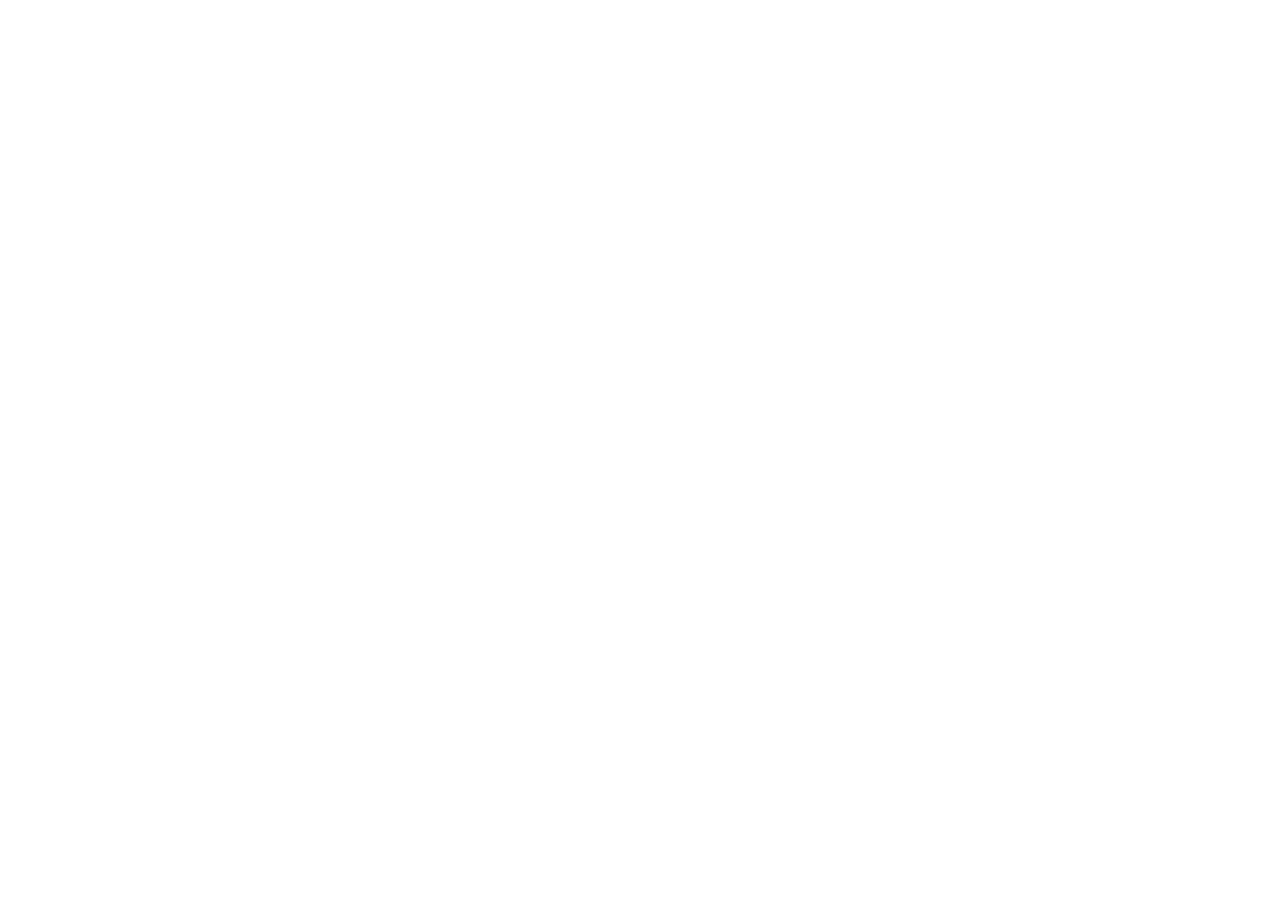
==== commit a781d862: "Redirect goods-hub.co to gexo-supply.com Goods Hub Limited was renamed to GEXO Supply and Trading Li" ====
--- a/index.html
+++ b/index.html
@@ -1,405 +1,8 @@
-<!DOCTYPE html>
-<html lang="en">
-<head>
-<meta charset="UTF-8">
-<meta name="viewport" content="width=device-width, initial-scale=1.0">
-<title>Goods Hub Limited | Global General Trading</title>
-<meta name="description" content="Goods Hub Limited – Hong Kong based international general trading company providing sourcing, procurement, logistics, and distribution worldwide. Smarter trade, simpler supply.">
-<meta name="keywords" content="general trading, sourcing, procurement, logistics, Hong Kong trading, industrial goods">
-<link rel="canonical" href="https://goods-hub.co/">
-
-<!-- Open Graph / Facebook / LinkedIn -->
-<meta property="og:type" content="website">
-<meta property="og:url" content="https://goods-hub.co/">
-<meta property="og:title" content="Goods Hub Limited | Global General Trading">
-<meta property="og:description" content="Hong Kong based international general trading company providing sourcing, procurement, logistics, and distribution worldwide. Smarter trade, simpler supply.">
-<meta property="og:image" content="https://goods-hub.co/images/logo.svg">
-<meta property="og:site_name" content="Goods Hub Limited">
-
-<!-- Twitter Card -->
-<meta name="twitter:card" content="summary_large_image">
-<meta name="twitter:title" content="Goods Hub Limited | Global General Trading">
-<meta name="twitter:description" content="Hong Kong based international general trading company providing sourcing, procurement, logistics, and distribution worldwide.">
-<meta name="twitter:image" content="https://goods-hub.co/images/logo.svg">
-
-<link rel="icon" type="image/svg+xml" href="data:image/svg+xml,%3Csvg xmlns='http://www.w3.org/2000/svg' viewBox='0 0 100 100'%3E%3Ccircle cx='50' cy='50' r='50' fill='%231A2A44'/%3E%3Cpath fill='%23F5B041' d='M35 30 L65 30 L70 45 L65 60 L35 60 L30 45 Z'/%3E%3Crect x='42' y='45' width='16' height='25' fill='%23F5B041'/%3E%3C/svg%3E">
-<link href="https://fonts.googleapis.com/css2?family=Inter:opsz,wght@14..32,300;400;500;600;700&family=Plus+Jakarta+Sans:wght@400;500;600;700;800&display=swap" rel="stylesheet">
-<link rel="stylesheet" href="https://cdnjs.cloudflare.com/ajax/libs/font-awesome/6.0.0-beta3/css/all.min.css">
-<link rel="stylesheet" href="style.css">
-
-<!-- Structured data: Organization -->
-<script type="application/ld+json">
-{
-  "@context": "https://schema.org",
-  "@type": "Organization",
-  "name": "Goods Hub Limited",
-  "url": "https://goods-hub.co/",
-  "logo": "https://goods-hub.co/images/logo.svg",
-  "description": "Hong Kong based international general trading company providing sourcing, procurement, logistics, and distribution worldwide.",
-  "email": "info@goods-hub.co",
-  "address": {
-    "@type": "PostalAddress",
-    "addressRegion": "Hong Kong SAR",
-    "addressCountry": "HK"
-  },
-  "sameAs": []
-}
-</script>
-
-<style>
-.logo-image {
-height: 55px;
-width: auto;
-max-width: 220px;
-}
-
-.hero-logo {
-max-width: 280px;
-width: 100%;
-margin: 0 auto;
-display: block;
-filter: drop-shadow(0 0 20px rgba(243, 156, 18, 0.3));
-transition: transform 0.4s ease, filter 0.4s ease;
-}
-
-.hero-logo:hover {
-transform: scale(1.02);
-filter: drop-shadow(0 0 30px rgba(243, 156, 18, 0.5));
-}
-
-@media (max-width: 768px) {
-.hero-logo {
-max-width: 200px;
-}
-
-.logo-image {
-height: 48px;
-}
-}
-
-/* Hero video */
-.hero {
-position: relative;
-background: none;
-overflow: hidden;
-padding: 80px 0 100px;
-}
-
-.hero-video-bg {
-position: absolute;
-top: 0;
-left: 0;
-width: 100%;
-height: 100%;
-object-fit: cover;
-z-index: 0;
-}
-
-.hero-overlay {
-position: absolute;
-top: 0;
-left: 0;
-width: 100%;
-height: 100%;
-background: rgba(0, 0, 0, 0.55);
-z-index: 1;
-}
-
-.hero .container {
-position: relative;
-z-index: 2;
-}
-
-.hero h1, .hero .stat h3, .hero .stat span, .hero p, .hero-badge {
-color: #fff !important;
-}
-
-.hero p {
-color: rgba(255,255,255,0.85) !important;
-}
-
-.hero-badge {
-background: rgba(243,156,18,0.25) !important;
-}
-
-.hero-stats .stat span {
-color: rgba(255,255,255,0.8) !important;
-}
-
-.hero-image {
-background: rgba(255,255,255,0.08);
-backdrop-filter: blur(2px);
-border-radius: 40px;
-padding: 20px;
-}
-
-.btn-primary {
-background: var(--accent-gold);
-color: #1A202C;
-border-color: var(--accent-gold);
-}
-
-.btn-primary:hover {
-background: transparent;
-color: var(--accent-gold);
-}
-
-/* Smooth background transition for sections */
-.section {
-transition: background-image 0.4s ease-in-out;
-background-size: cover;
-background-position: center;
-background-repeat: no-repeat;
-position: relative;
-}
-
-/* Overlay for better text readability when hover background is active */
-.section.hover-bg-active {
-position: relative;
-}
-
-.section.hover-bg-active::before {
-content: '';
-position: absolute;
-top: 0;
-left: 0;
-width: 100%;
-height: 100%;
-background: rgba(0, 0, 0, 0.65);
-z-index: 1;
-pointer-events: none;
-}
-
-.section.hover-bg-active .container {
-position: relative;
-z-index: 2;
-}
-
-/* Make text and icons white when hover background is active */
-.section.hover-bg-active .section-title,
-.section.hover-bg-active .section-sub,
-.section.hover-bg-active .service-card h3,
-.section.hover-bg-active .service-card p,
-.section.hover-bg-active .why-item h4,
-.section.hover-bg-active .why-item p,
-.section.hover-bg-active .product-card h3,
-.section.hover-bg-active .product-card p,
-.section.hover-bg-active .service-icon,
-.section.hover-bg-active .why-item i,
-.section.hover-bg-active .product-card .service-icon {
-color: #fff !important;
-}
-
-/* Keep gold icons and buttons gold */
-.section.hover-bg-active .service-icon,
-.section.hover-bg-active .why-item i,
-.section.hover-bg-active .product-card .service-icon {
-color: var(--accent-gold) !important;
-}
-
-/* Adjust card backgrounds to be slightly transparent on hover */
-.section.hover-bg-active .service-card,
-.section.hover-bg-active .why-item,
-.section.hover-bg-active .product-card {
-background: rgba(0, 0, 0, 0.4);
-backdrop-filter: blur(1px);
-border-color: rgba(255,255,255,0.2);
-}
-
-.section.hover-bg-active .btn-outline {
-border-color: white;
-color: white;
-}
-
-.section.hover-bg-active .btn-outline:hover {
-background: var(--accent-gold);
-border-color: var(--accent-gold);
-color: #1A202C;
-}
-</style>
-</head>
-<body>
-<header>
-<div class="container navbar">
-<a href="index.html" class="logo">
-<img src="images/logo.svg" alt="Goods Hub Limited Logo" class="logo-image">
-<div class="logo-text-wrapper">
-<span class="logo-text">Goods Hub</span>
-<span class="logo-slogan">Smarter trade, simpler supply</span>
-</div>
-</a>
-<div class="menu-toggle" id="mobile-menu" role="button" aria-label="Toggle navigation menu" tabindex="0"><i class="fas fa-bars"></i></div>
-<ul class="nav-links" id="nav-links">
-<li><a href="index.html">Home</a></li>
-<li><a href="about.html">About</a></li>
-<li><a href="services.html">Services</a></li>
-<li><a href="products.html">Products</a></li>
-<li><a href="contact.html">Contact</a></li>
-</ul>
-</div>
-</header>
-<main>
-<section class="hero">
-<video autoplay muted loop playsinline class="hero-video-bg" id="bgVideo" aria-hidden="true" poster="images/logo.svg">
-<source src="images/bridge-terminal-architecture-23544.mp4" type="video/mp4">
-</video>
-<div class="hero-overlay"></div>
-<div class="container hero-grid">
-<div class="hero-content fade-up">
-<span class="hero-badge"><i class="fas fa-globe-asia"></i> Global Trade Partner</span>
-<h1>Bridging markets,<br> delivering <span style="color: var(--accent-gold);">trust</span> worldwide</h1>
-<p>Goods Hub Limited – Your reliable Hong Kong based general trading company offering sourcing, procurement, logistics and supply chain solutions for industrial, commercial and consumer sectors.</p>
-<a href="contact.html" class="btn btn-primary">Request a quote <i class="fas fa-arrow-right"></i></a>
-<div class="hero-stats">
-<div class="stat"><h3 data-counter="15" data-suffix="+">0+</h3><span>Global markets</span></div>
-<div class="stat"><h3 data-counter="200" data-suffix="+">0+</h3><span>Trusted partners</span></div>
-<div class="stat"><h3 data-counter="100" data-suffix="%">0%</h3><span>Compliance focus</span></div>
-</div>
-</div>
-<div class="hero-image fade-up">
-<img src="images/logo.svg" alt="Goods Hub Limited Brand Logo" class="hero-logo">
-</div>
-</div>
-</section>
-<section class="section" id="section-services" data-original-bg="var(--bg-dark)">
-<div class="container">
-<h2 class="section-title fade-up">Integrated trade solutions</h2>
-<p class="section-sub fade-up">From strategic sourcing to final delivery, we enable seamless international transactions.</p>
-<div class="services-grid">
-<div class="service-card fade-up" data-hover-bg="url('images/bg-sourcing.jpg')"><i class="fas fa-search service-icon"></i><h3>Sourcing & Procurement</h3><p>We identify vetted suppliers, negotiate competitive pricing and manage procurement cycles according to client needs.</p></div>
-<div class="service-card fade-up" data-hover-bg="url('images/bg-trading.jpg')"><i class="fas fa-exchange-alt service-icon"></i><h3>General Trading</h3><p>Industrial, commercial and consumer goods — cross-border transactions with full compliance and documentation support.</p></div>
-<div class="service-card fade-up" data-hover-bg="url('images/bg-logistics.jpg')"><i class="fas fa-truck service-icon"></i><h3>Logistics & Distribution</h3><p>End-to-end coordination, freight forwarding, warehousing and last-mile delivery planning.</p></div>
-<div class="service-card fade-up" data-hover-bg="url('images/bg-compliance.jpg')"><i class="fas fa-clipboard-list service-icon"></i><h3>Quality & Compliance</h3><p>Supplier verification, product documentation, and trade compliance to safeguard your supply chain.</p></div>
-</div>
-</div>
-</section>
-<section class="section" id="section-why" data-original-bg="var(--bg-elevated)">
-<div class="container">
-<h2 class="section-title fade-up">Why global businesses trust Goods Hub</h2>
-<p class="section-sub fade-up">We combine local expertise with international reach, delivering consistency and accountability.</p>
-<div class="why-grid">
-<div class="why-item fade-up" data-hover-bg="url('images/bg-reliability.jpg')"><i class="fas fa-handshake"></i><h4>Reliability First</h4><p>Long-term partnerships built on transparent communication and on-time delivery.</p></div>
-<div class="why-item fade-up" data-hover-bg="url('images/bg-intelligence.jpg')"><i class="fas fa-chart-line"></i><h4>Market Intelligence</h4><p>Real-time insights on pricing, logistics and regulatory shifts across Asia, Europe & Americas.</p></div>
-<div class="why-item fade-up" data-hover-bg="url('images/bg-mitigation.jpg')"><i class="fas fa-shield-alt"></i><h4>Risk Mitigation</h4><p>Comprehensive due diligence, compliance checks and quality assurance protocols.</p></div>
-<div class="why-item fade-up" data-hover-bg="url('images/bg-network.jpg')"><i class="fas fa-globe"></i><h4>Global Network</h4><p>Strategic partnerships with manufacturers, logistics hubs and inspection agencies worldwide.</p></div>
-</div>
-</div>
-</section>
-<section class="section" id="section-products" data-original-bg="var(--bg-dark)">
-<div class="container">
-<h2 class="section-title fade-up">Products we supply</h2>
-<p class="section-sub fade-up">Flexible sourcing across diverse categories — tailored to your business demands.</p>
-<div class="products-grid">
-<div class="product-card fade-up" data-hover-bg="url('images/bg-industrial.jpg')"><i class="fas fa-industry service-icon"></i><h3>Industrial Materials</h3><p>Raw materials, construction inputs, and manufacturing supplies.</p></div>
-<div class="product-card fade-up" data-hover-bg="url('images/bg-chemicals.jpg')"><i class="fas fa-flask service-icon"></i><h3>Raw & Industrial Chemicals</h3><p>Chemical products for industrial and commercial use.</p></div>
-<div class="product-card fade-up" data-hover-bg="url('images/bg-machinery.jpg')"><i class="fas fa-cogs service-icon"></i><h3>Machinery & Equipment</h3><p>Equipment, machinery, parts, technical products.</p></div>
-<div class="product-card fade-up" data-hover-bg="url('images/bg-construction.jpg')"><i class="fas fa-hard-hat service-icon"></i><h3>Construction Materials</h3><p>Infrastructure and project supply materials.</p></div>
-<div class="product-card fade-up" data-hover-bg="url('images/bg-food.jpg')"><i class="fas fa-apple-alt service-icon"></i><h3>Food & Beverages</h3><p>Food products, beverages, ingredients for wholesale, retail, hospitality.</p></div>
-<div class="product-card fade-up" data-hover-bg="url('images/bg-electronics.jpg')"><i class="fas fa-microchip service-icon"></i><h3>Electronics & Components</h3><p>Electronic products, parts, components for commercial use.</p></div>
-<div class="product-card fade-up" data-hover-bg="url('images/bg-packaging.jpg')"><i class="fas fa-box-open service-icon"></i><h3>Packaging Materials</h3><p>Packaging products for trade, logistics, distribution.</p></div>
-<div class="product-card fade-up" data-hover-bg="url('images/bg-generaltrading.jpg')"><i class="fas fa-tag service-icon"></i><h3>General Trading Products</h3><p>Custom sourcing according to specific customer requirements.</p></div>
-</div>
-<div style="text-align: center; margin-top: 40px;"><a href="products.html" class="btn btn-outline">View full catalog <i class="fas fa-arrow-right"></i></a></div>
-</div>
-</section>
-<section class="section" id="section-cta" data-original-bg="linear-gradient(120deg, #F8FAFE 0%, #FFFFFF 100%)">
-<div class="container" style="text-align: center;">
-<h2 style="font-size: 2rem; color: var(--text-primary);">Ready to expand your supply chain?</h2>
-<p style="margin: 20px auto; max-width: 600px; color: var(--text-secondary);">Let's discuss how Goods Hub Limited can empower your international trade objectives.</p>
-<a href="contact.html" class="btn btn-primary">Get in touch →</a>
-</div>
-</section>
-</main>
-<footer>
-<div class="container footer-grid">
-<div>
-<div class="footer-logo">Goods Hub Ltd</div>
-<p>Hong Kong based international general trading company delivering sourcing, procurement, supply chain and distribution excellence since established. Smarter trade, simpler supply.</p>
-</div>
-<div>
-<h4>Quick Links</h4>
-<ul><li><a href="index.html">Home</a></li><li><a href="about.html">About</a></li><li><a href="services.html">Services</a></li><li><a href="products.html">Products</a></li><li><a href="contact.html">Contact</a></li></ul>
-</div>
-<div>
-<h4>Contact Info</h4>
-<p><i class="fas fa-map-marker-alt"></i> Hong Kong SAR</p>
-<p><i class="fas fa-envelope"></i> info@goods-hub.co</p>
-</div>
-<div>
-<h4>Compliance Commitment</h4>
-<p>We adhere to international trade regulations, ethical sourcing and quality management standards.</p>
-</div>
-</div>
-<div class="container" style="border-top: 1px solid var(--border-color); margin-top: 40px; padding-top: 24px; text-align: center;">
-<p>© 2025 Goods Hub Limited — Global General Trading & Procurement Experts</p>
-</div>
-</footer>
-<script src="script.js"></script>
-<script>
-(function() {
-var video = document.getElementById('bgVideo');
-if (video) {
-video.playbackRate = 0.58;
-}
-
-// Animated stat counters (15+, 200+, 100%) — count up when scrolled into view
-var counters = document.querySelectorAll('[data-counter]');
-if (counters.length && 'IntersectionObserver' in window) {
-  var animated = new WeakSet();
-  var counterObserver = new IntersectionObserver(function(entries) {
-    entries.forEach(function(entry) {
-      if (!entry.isIntersecting || animated.has(entry.target)) return;
-      animated.add(entry.target);
-      var el = entry.target;
-      var target = parseInt(el.getAttribute('data-counter'), 10);
-      var suffix = el.getAttribute('data-suffix') || '';
-      var duration = 1200;
-      var startTime = null;
-      function step(timestamp) {
-        if (!startTime) startTime = timestamp;
-        var progress = Math.min((timestamp - startTime) / duration, 1);
-        var eased = 1 - Math.pow(1 - progress, 3);
-        var current = Math.floor(eased * target);
-        el.textContent = current + suffix;
-        if (progress < 1) {
-          requestAnimationFrame(step);
-        } else {
-          el.textContent = target + suffix;
-        }
-      }
-      requestAnimationFrame(step);
-    });
-  }, { threshold: 0.4 });
-  counters.forEach(function(el) { counterObserver.observe(el); });
-}
-
-var cards = document.querySelectorAll('.service-card, .why-item, .product-card');
-cards.forEach(function(card) {
-var section = card.closest('.section');
-if (!section) return;
-var originalBg = window.getComputedStyle(section).backgroundImage;
-if (originalBg && originalBg !== 'none') {
-section.dataset.originalBg = originalBg;
-} else {
-section.dataset.originalBg = '';
-}
-card.addEventListener('mouseenter', function() {
-var hoverBg = this.getAttribute('data-hover-bg');
-if (hoverBg && hoverBg !== 'url()') {
-section.style.backgroundImage = hoverBg;
-section.classList.add('hover-bg-active');
-}
-});
-card.addEventListener('mouseleave', function() {
-if (section.dataset.originalBg) {
-section.style.backgroundImage = section.dataset.originalBg;
-} else {
-section.style.backgroundImage = '';
-}
-section.classList.remove('hover-bg-active');
-});
-});
-})();
-</script>
-</body>
-</html>
+<!doctype html>
+<html lang="en"><head><meta charset="utf-8">
+<title>GEXO Supply and Trading Limited</title>
+<meta name="robots" content="noindex">
+<link rel="canonical" href="https://gexo-supply.com/">
+<meta http-equiv="refresh" content="0; url=https://gexo-supply.com/?from=goods-hub">
+<script>location.replace("https://gexo-supply.com/?from=goods-hub" + location.hash);</script>
+</head><body><p>Goods Hub Limited is now GEXO Supply and Trading Limited. Continue to <a href="https://gexo-supply.com/">https://gexo-supply.com/</a>.</p></body></html>
